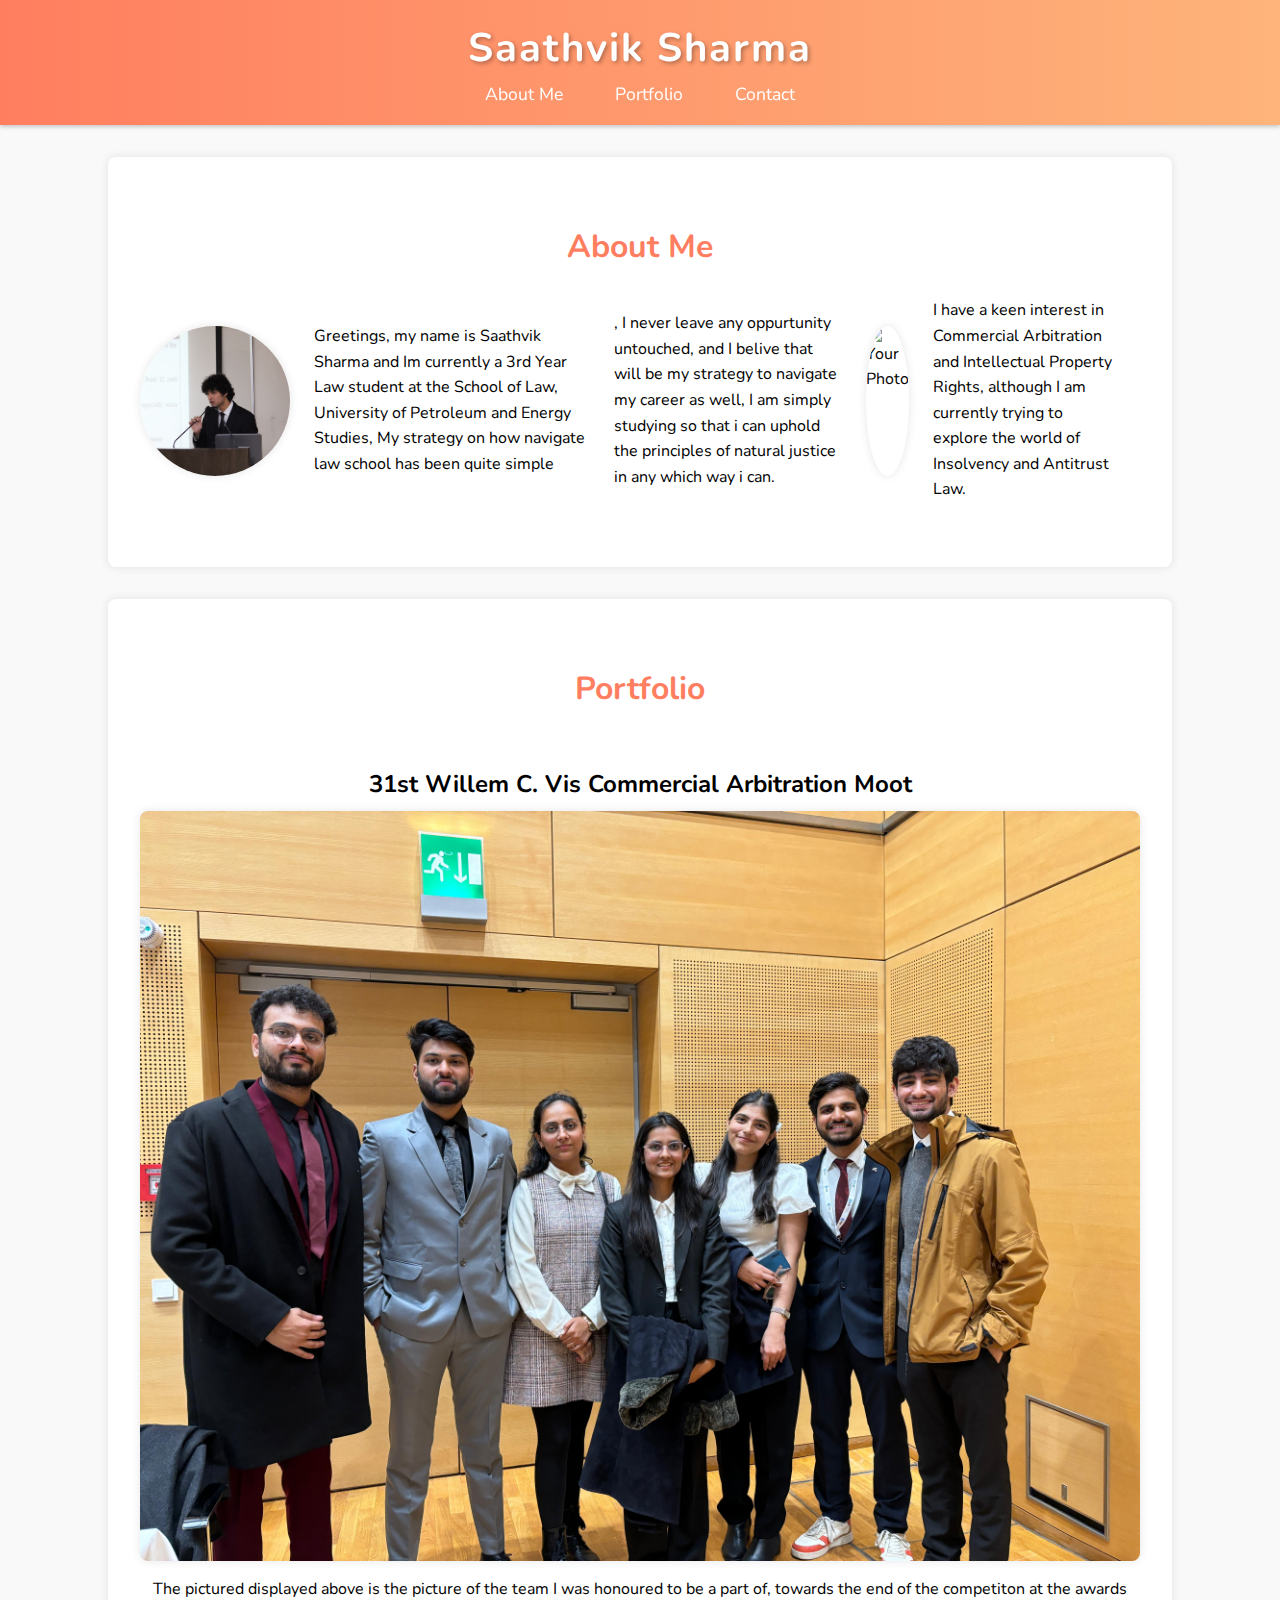
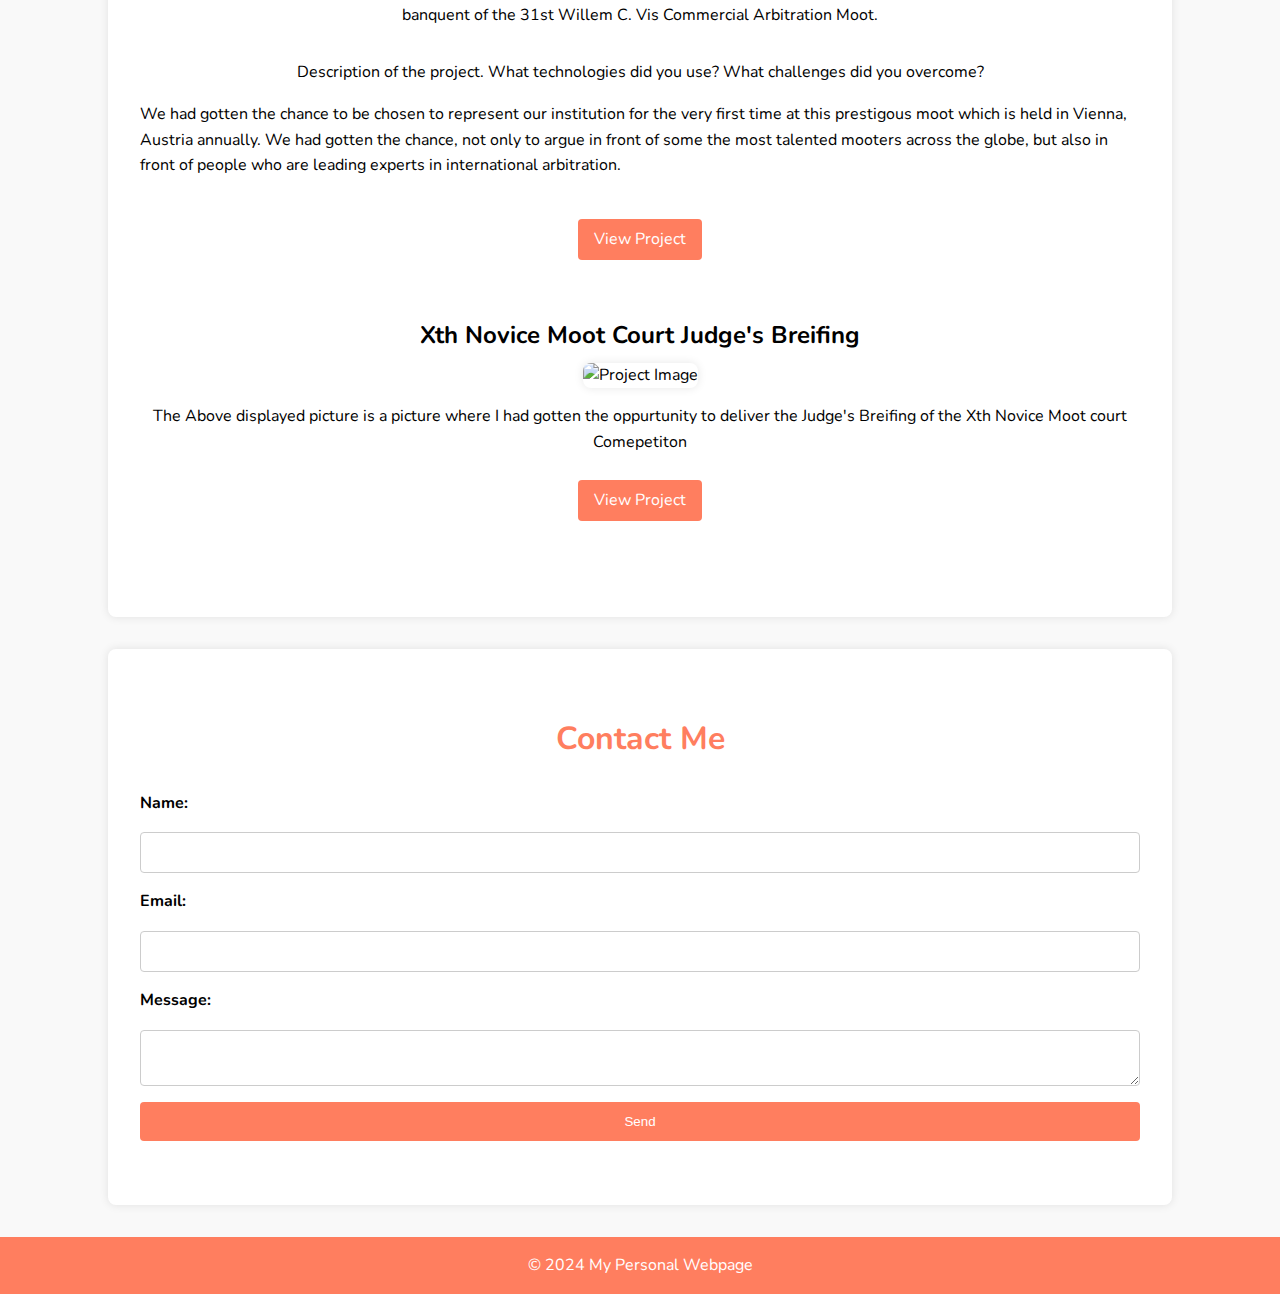
==== index.html @ 03b7e820 "Update index.html" ====
<!DOCTYPE html>
<html lang="en">
<head>
    <meta charset="UTF-8">
    <meta name="viewport" content="width=device-width, initial-scale=1.0">
    <title>My Personal Webpage</title>
    <link rel="stylesheet" href="styles.css">
    <link href="https://fonts.googleapis.com/css2?family=Nunito:wght@400;700&display=swap" rel="stylesheet">
    <link rel="stylesheet" href="https://cdnjs.cloudflare.com/ajax/libs/font-awesome/6.0.0-beta3/css/all.min.css">
</head>
<body>
    <header>
        <h1>Saathvik Sharma</h1>
        <nav>
            <ul>
                <li><a href="#about">About Me</a></li>
                <li><a href="#portfolio">Portfolio</a></li>
                <li><a href="#contact">Contact</a></li>
            </ul>
        </nav>
    </header>
    <section id="about">
        <h2>About Me</h2>
        <div class="about-me">
            <img src="judge.jpg" alt="Your Photo">
            <p>Greetings, my name is Saathvik Sharma and Im currently a 3rd Year Law student at the School of Law, University of Petroleum and Energy Studies, My strategy on how navigate law school has been quite simple
        <div class="about-me">
        , I never leave any oppurtunity untouched, and I belive that will be my strategy to navigate my career as well, I am simply studying so that i can uphold the principles of natural justice in any which way i can.
            <img src="images/your-photo.jpg" alt="Your Photo">
            I have a keen interest in Commercial Arbitration and Intellectual Property Rights, although I am currently trying to explore the world of Insolvency and Antitrust Law.</p>
        </div>
    </section>
    <section id="portfolio">
        <h2>Portfolio</h2>
        <div class="project">
            <h3>31st Willem C. Vis Commercial Arbitration Moot</h3>
            <img src="vis.jpg" alt="Project Image">
            <p>The pictured displayed above is the picture of the team I was honoured to be a part of, towards the end of the competiton at the awards banquent of the 31st Willem C. Vis Commercial Arbitration Moot.
            <p>Description of the project. What technologies did you use? What challenges did you overcome?</p>
    We had gotten the chance to be chosen to represent our institution for the very first time at this prestigous moot which is held in Vienna, Austria annually. We had gotten the chance, not only to argue in front of some the most talented mooters
            across the globe, but also in front of people who are leading experts in international arbitration. </p>
            <a href="https://link-to-project.com" target="_blank">View Project</a>
        </div>
        <div class="project">
            <h3>Xth Novice Moot Court Judge's Breifing</h3>
            <img src="judgetwo.jpg" alt="Project Image">
            <p>The Above displayed picture is a picture where I had gotten the oppurtunity to deliver the Judge's Breifing of the Xth Novice Moot court Comepetiton</p>
            <a href="https://link-to-project2.com" target="_blank">View Project</a>
        </div>
    </section>
    <section id="contact">
        <h2>Contact Me</h2>
        <form action="https://formspree.io/your-email" method="POST">
            <label for="name">Name:</label>
            <input type="text" id="name" name="name" required>
            <label for="email">Email:</label>
            <input type="email" id="email" name="email" required>
            <label for="message">Message:</label>
            <textarea id="message" name="message" required></textarea>
            <button type="submit">Send</button>
        </form>
    </section>
    <footer>
        <p>&copy; 2024 My Personal Webpage</p>
    </footer>
</body>
</html>
---- styles.css ----
/* General Styles */
body {
    font-family: 'Nunito', sans-serif;
    line-height: 1.6;
    margin: 0;
    padding: 0;
    background-color: #f9f9f9;
    scroll-behavior: smooth;
}

header {
    background: linear-gradient(90deg, #ff7e5f, #feb47b); /* New gradient colors */
    color: #fff;
    padding: 1rem 0;
    text-align: center;
    box-shadow: 0 2px 4px rgba(0, 0, 0, 0.2);
    position: sticky;
    top: 0;
    z-index: 1000;
}

header h1 {
    margin: 0;
    font-size: 2.5rem;
    letter-spacing: 2px;
    text-shadow: 2px 2px 4px rgba(0, 0, 0, 0.3);
}

nav ul {
    list-style: none;
    padding: 0;
    margin: 0;
    display: flex;
    justify-content: center;
    gap: 20px;
}

nav ul li {
    display: inline;
}

nav ul li a {
    color: #fff;
    text-decoration: none;
    font-size: 1.1rem;
    padding: 0.5rem 1rem;
    transition: color 0.3s ease-in-out, background-color 0.3s ease-in-out;
    border-radius: 5px;
}

nav ul li a:hover {
    color: #ff7e5f;
    background-color: #fff;
}

section {
    padding: 4rem 2rem;
    margin: 2rem 0;
    background: #fff;
    border-radius: 8px;
    box-shadow: 0 0 10px rgba(0, 0, 0, 0.1);
    transition: transform 0.3s ease-in-out, box-shadow 0.3s ease-in-out;
    max-width: 1000px;
    margin-left: auto;
    margin-right: auto;
}

section:hover {
    transform: translateY(-10px);
    box-shadow: 0 0 20px rgba(0, 0, 0, 0.2);
}

h2 {
    margin-top: 0;
    font-size: 2rem;
    text-align: center;
    color: #ff7e5f;
}

.project {
    margin-bottom: 2rem;
    display: flex;
    flex-direction: column;
    align-items: center;
}

.project img {
    max-width: 100%;
    border-radius: 8px;
    box-shadow: 0 0 10px rgba(0, 0, 0, 0.1);
    transition: transform 0.3s ease-in-out;
}

.project img:hover {
    transform: scale(1.05);
}

.project h3 {
    font-size: 1.5rem;
    margin-bottom: 0.5rem;
}

.project p {
    font-size: 1rem;
    text-align: center;
}

.project a {
    display: inline-block;
    margin-top: 0.5rem;
    padding: 0.5rem 1rem;
    background-color: #ff7e5f;
    color: #fff;
    text-decoration: none;
    border-radius: 4px;
    transition: background-color 0.3s ease-in-out, transform 0.3s ease-in-out;
}

.project a:hover {
    background-color: #feb47b;
    transform: translateY(-3px);
}

form {
    display: grid;
    gap: 1rem;
}

form label {
    font-weight: bold;
}

form input,
form textarea {
    padding: 0.75rem;
    border: 1px solid #ccc;
    border-radius: 4px;
    transition: border-color 0.3s ease-in-out, box-shadow 0.3s ease-in-out;
}

form input:focus,
form textarea:focus {
    border-color: #ff7e5f;
    box-shadow: 0 0 5px rgba(255, 126, 95, 0.5);
}

form button {
    padding: 0.75rem 1.5rem;
    background: #ff7e5f;
    color: #fff;
    border: none;
    border-radius: 4px;
    cursor: pointer;
    transition: background-color 0.3s ease-in-out, transform 0.3s ease-in-out;
}

form button:hover {
    background: #feb47b;
    transform: translateY(-3px);
}

footer {
    text-align: center;
    padding: 1rem 0;
    background: #ff7e5f;
    color: #fff;
}

footer p {
    margin: 0;
}

.about-me {
    display: flex;
    align-items: center;
    gap: 1.5rem;
}

.about-me img {
    border-radius: 50%;
    width: 150px;
    height: 150px;
    object-fit: cover;
    box-shadow: 0 0 10px rgba(0, 0, 0, 0.1);
}
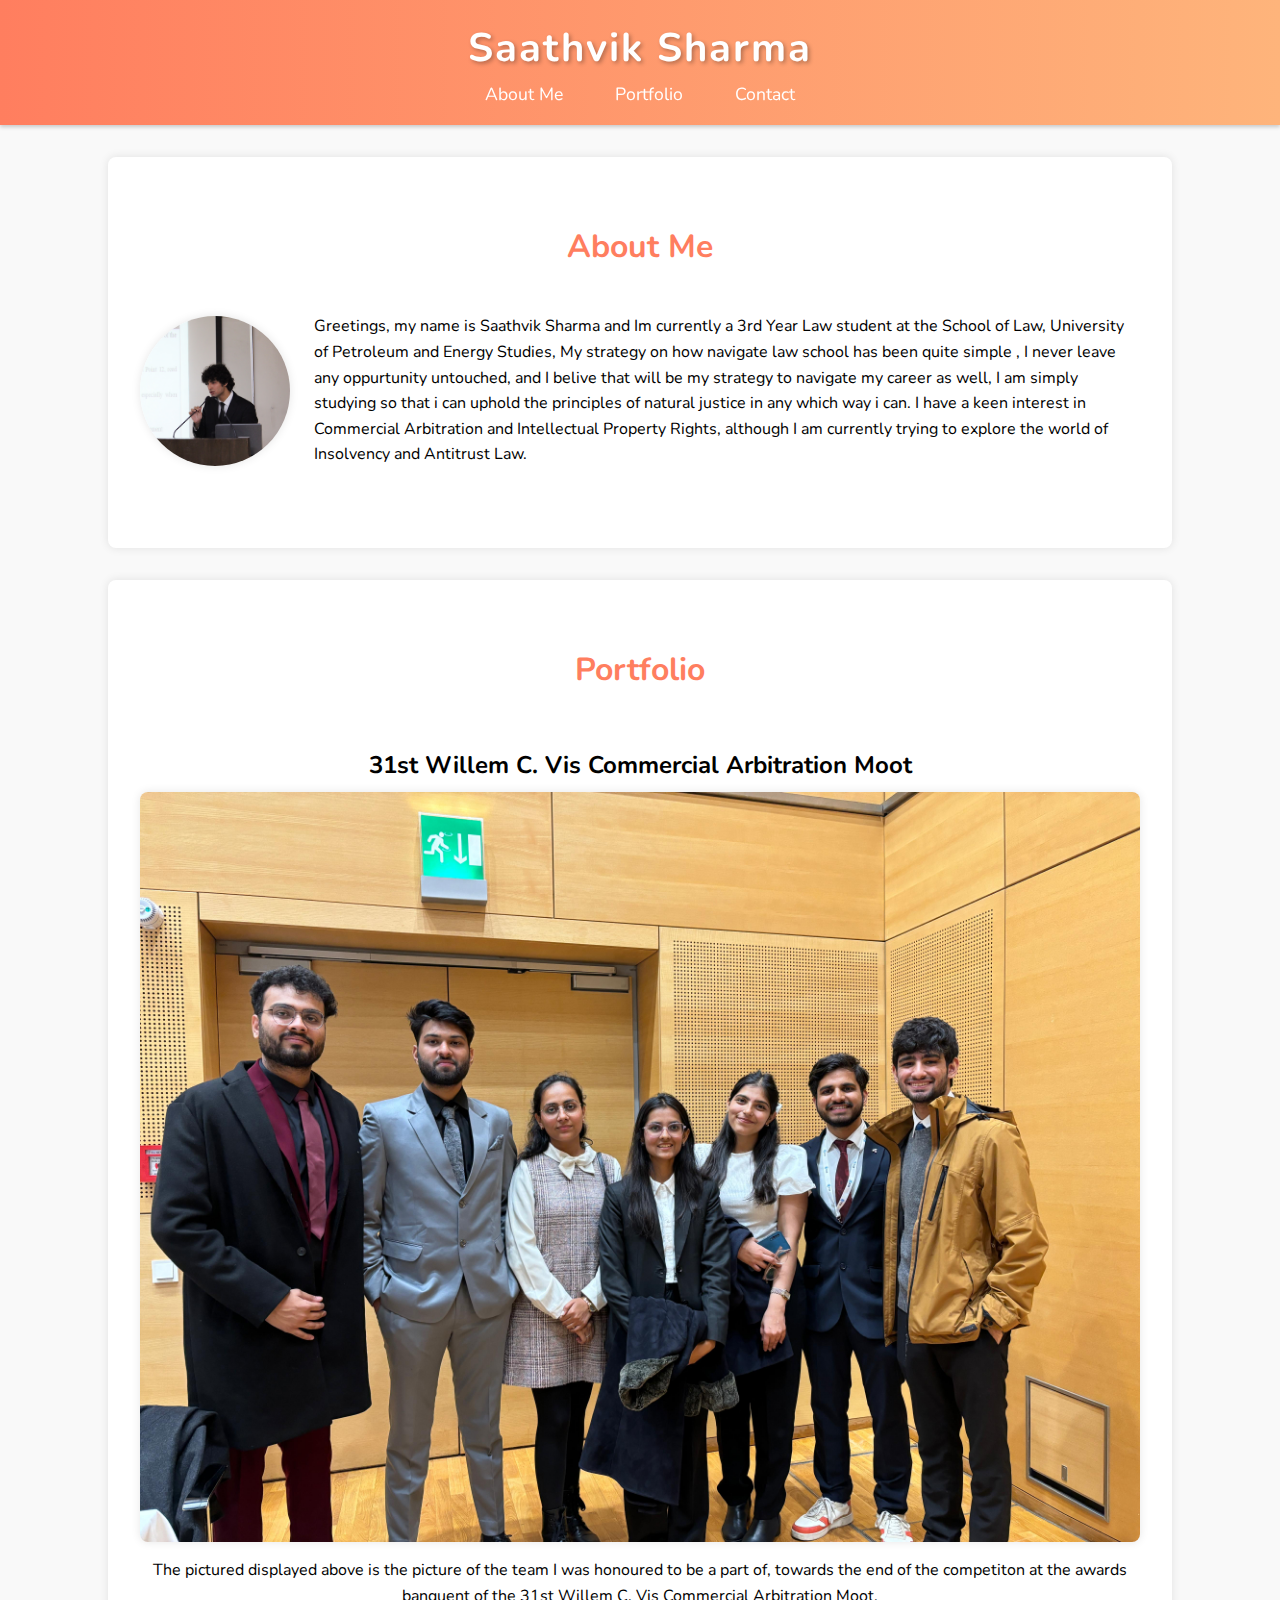
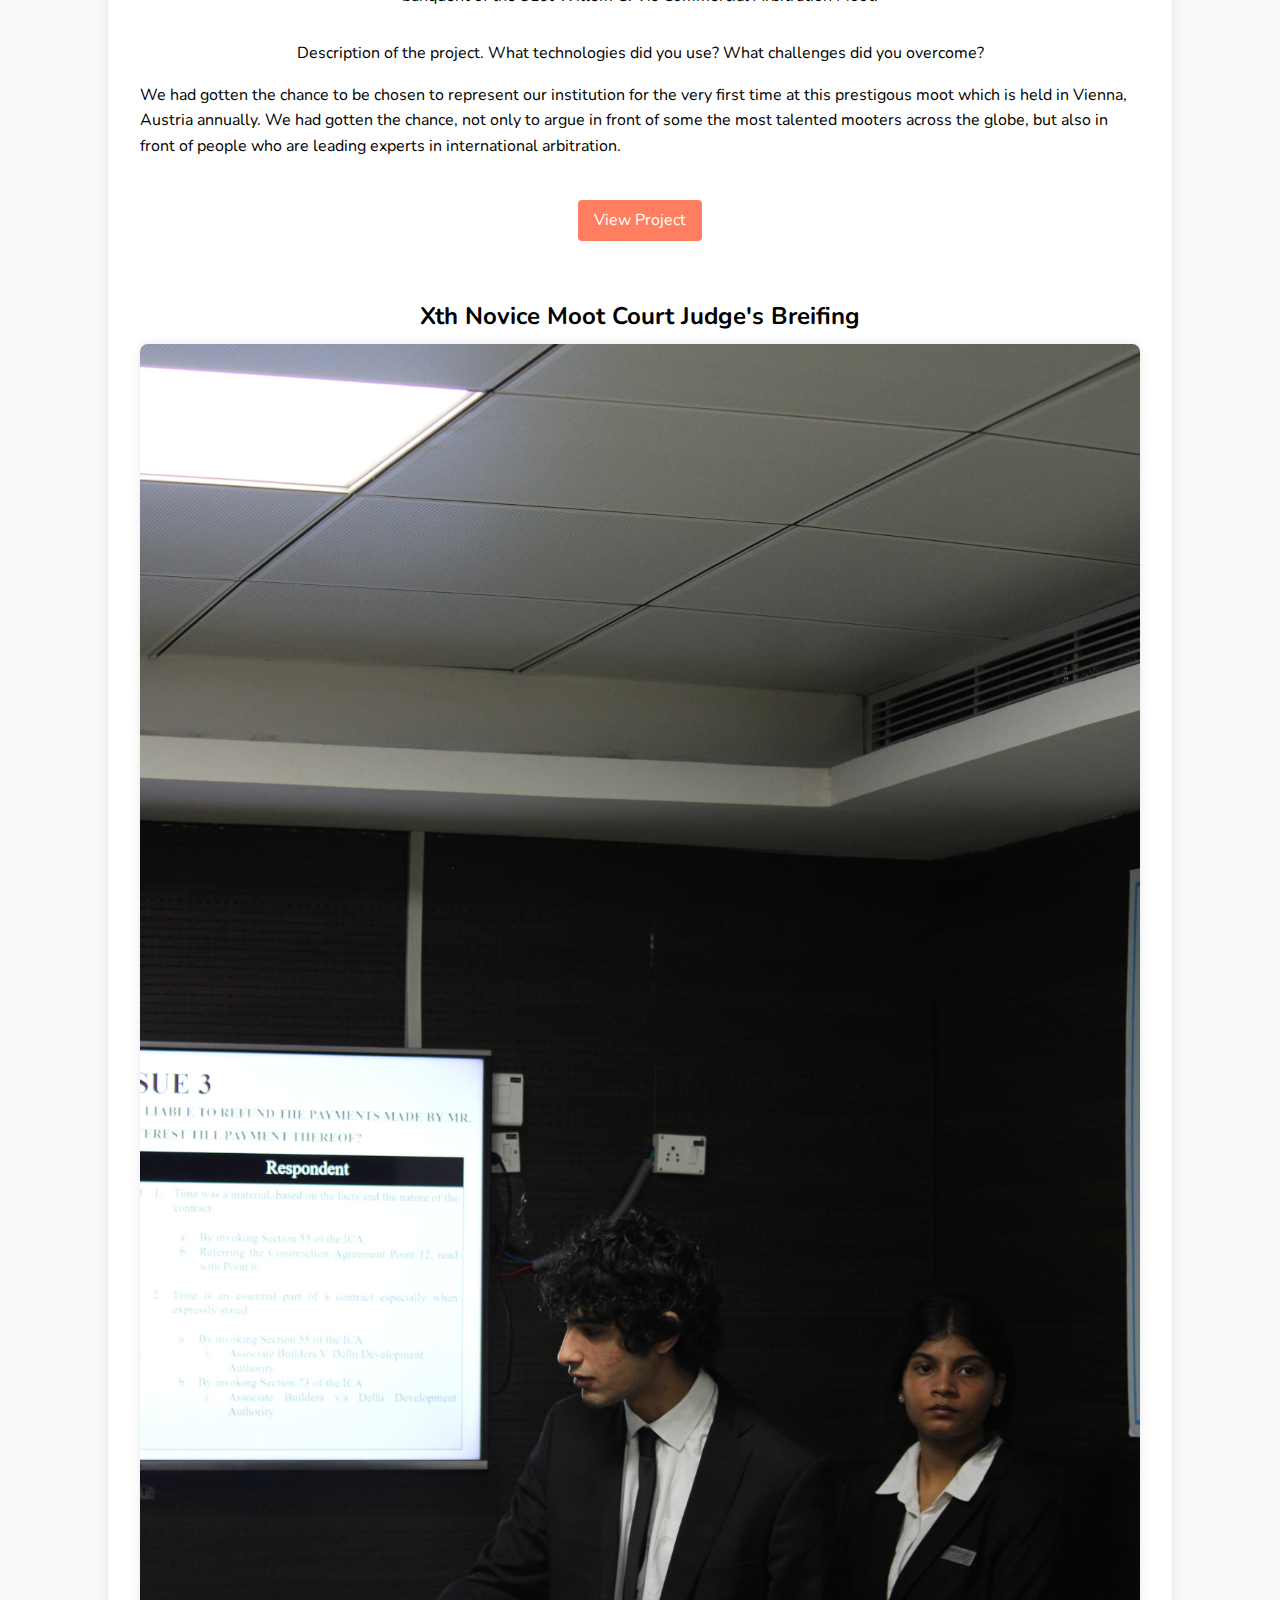
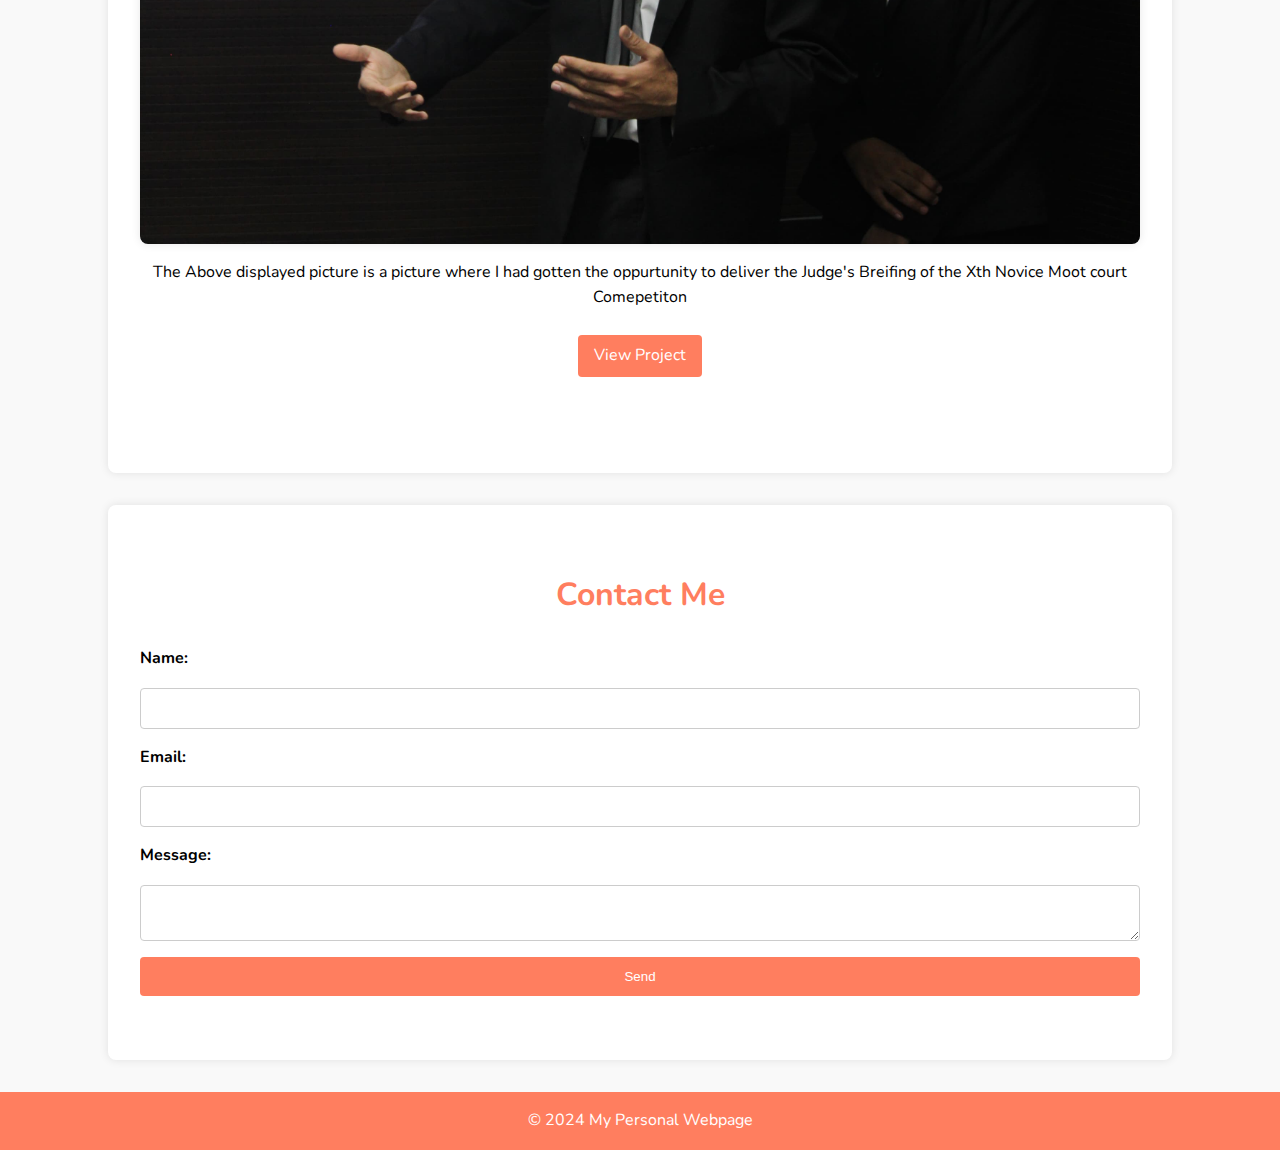
==== commit 97cd68d3: "Update index.html" ====
--- a/index.html
+++ b/index.html
@@ -24,9 +24,7 @@
         <div class="about-me">
             <img src="judge.jpg" alt="Your Photo">
             <p>Greetings, my name is Saathvik Sharma and Im currently a 3rd Year Law student at the School of Law, University of Petroleum and Energy Studies, My strategy on how navigate law school has been quite simple
-        <div class="about-me">
         , I never leave any oppurtunity untouched, and I belive that will be my strategy to navigate my career as well, I am simply studying so that i can uphold the principles of natural justice in any which way i can.
-            <img src="images/your-photo.jpg" alt="Your Photo">
             I have a keen interest in Commercial Arbitration and Intellectual Property Rights, although I am currently trying to explore the world of Insolvency and Antitrust Law.</p>
         </div>
     </section>
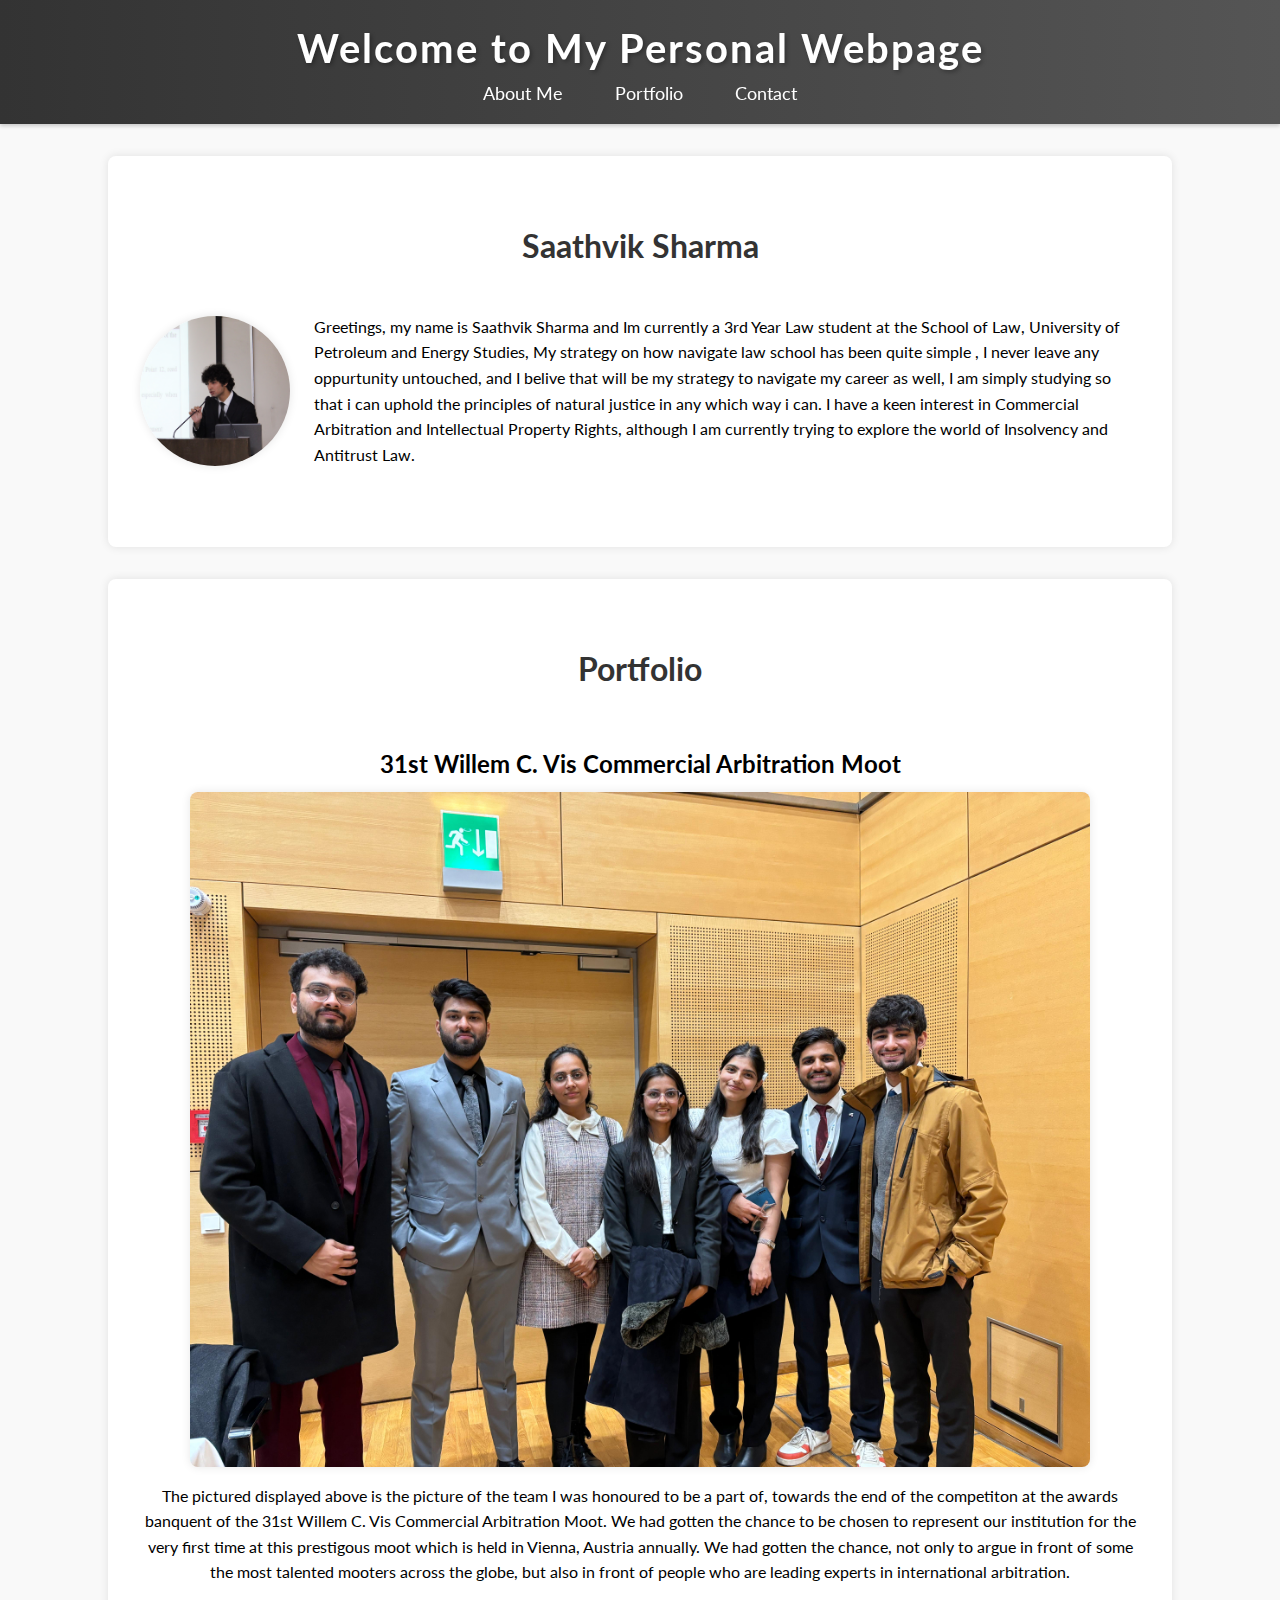
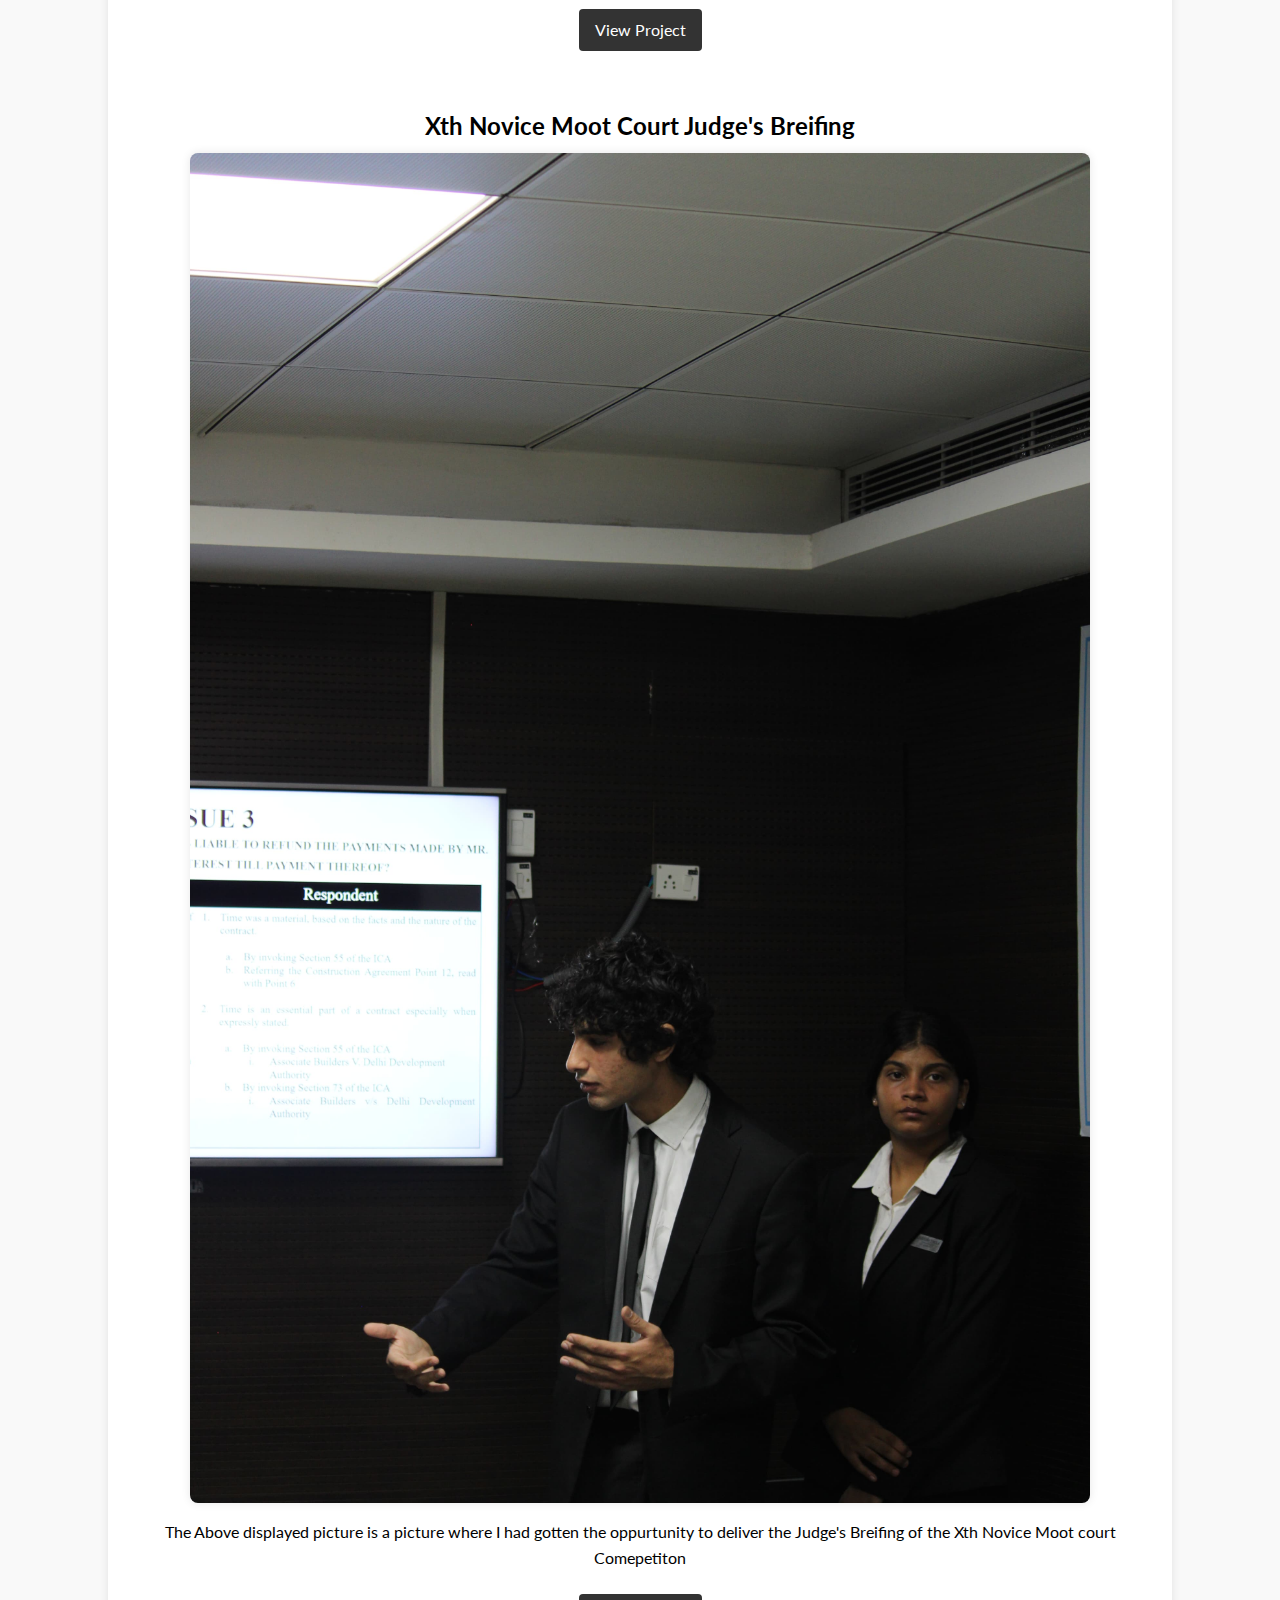
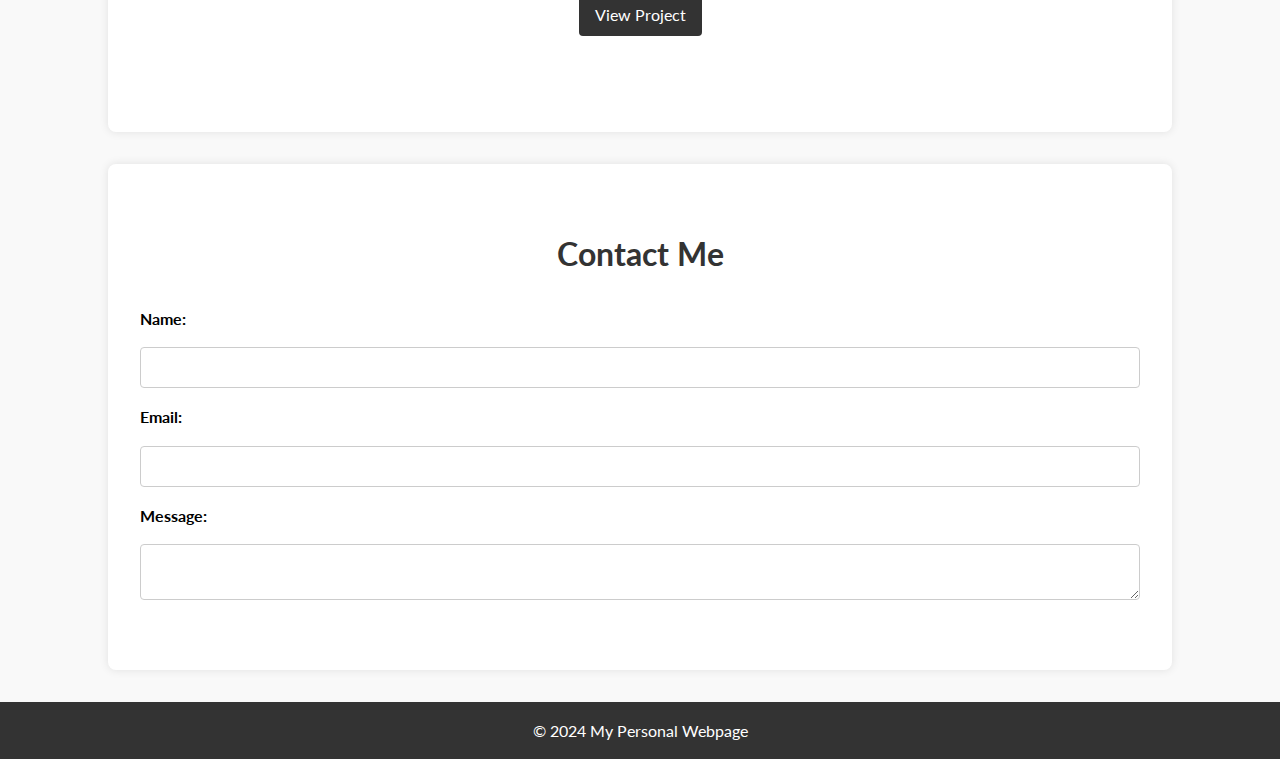
==== commit 40c16d4a: "Update index.html" ====
--- a/index.html
+++ b/index.html
@@ -5,12 +5,12 @@
     <meta name="viewport" content="width=device-width, initial-scale=1.0">
     <title>My Personal Webpage</title>
     <link rel="stylesheet" href="styles.css">
-    <link href="https://fonts.googleapis.com/css2?family=Nunito:wght@400;700&display=swap" rel="stylesheet">
+    <link href="https://fonts.googleapis.com/css2?family=Lato:wght@300;400;700&display=swap" rel="stylesheet">
     <link rel="stylesheet" href="https://cdnjs.cloudflare.com/ajax/libs/font-awesome/6.0.0-beta3/css/all.min.css">
 </head>
 <body>
     <header>
-        <h1>Saathvik Sharma</h1>
+        <h1>Welcome to My Personal Webpage</h1>
         <nav>
             <ul>
                 <li><a href="#about">About Me</a></li>
@@ -20,7 +20,7 @@
         </nav>
     </header>
     <section id="about">
-        <h2>About Me</h2>
+        <h2>Saathvik Sharma</h2>
         <div class="about-me">
             <img src="judge.jpg" alt="Your Photo">
             <p>Greetings, my name is Saathvik Sharma and Im currently a 3rd Year Law student at the School of Law, University of Petroleum and Energy Studies, My strategy on how navigate law school has been quite simple
@@ -31,10 +31,9 @@
     <section id="portfolio">
         <h2>Portfolio</h2>
         <div class="project">
-            <h3>31st Willem C. Vis Commercial Arbitration Moot</h3>
+         <h3>31st Willem C. Vis Commercial Arbitration Moot</h3>
             <img src="vis.jpg" alt="Project Image">
             <p>The pictured displayed above is the picture of the team I was honoured to be a part of, towards the end of the competiton at the awards banquent of the 31st Willem C. Vis Commercial Arbitration Moot.
-            <p>Description of the project. What technologies did you use? What challenges did you overcome?</p>
     We had gotten the chance to be chosen to represent our institution for the very first time at this prestigous moot which is held in Vienna, Austria annually. We had gotten the chance, not only to argue in front of some the most talented mooters
             across the globe, but also in front of people who are leading experts in international arbitration. </p>
             <a href="https://link-to-project.com" target="_blank">View Project</a>
--- a/styles.css
+++ b/styles.css
@@ -1,6 +1,6 @@
 /* General Styles */
 body {
-    font-family: 'Nunito', sans-serif;
+    font-family: 'Lato', sans-serif; /* Changed font to 'Lato' */
     line-height: 1.6;
     margin: 0;
     padding: 0;
@@ -9,7 +9,7 @@
 }
 
 header {
-    background: linear-gradient(90deg, #ff7e5f, #feb47b); /* New gradient colors */
+    background: linear-gradient(90deg, #333333, #555555); /* Darker gradient colors */
     color: #fff;
     padding: 1rem 0;
     text-align: center;
@@ -49,7 +49,7 @@
 }
 
 nav ul li a:hover {
-    color: #ff7e5f;
+    color: #333333;
     background-color: #fff;
 }
 
@@ -74,7 +74,7 @@
     margin-top: 0;
     font-size: 2rem;
     text-align: center;
-    color: #ff7e5f;
+    color: #333333;
 }
 
 .project {
@@ -85,7 +85,7 @@
 }
 
 .project img {
-    max-width: 100%;
+    max-width: 90%; /* Reduced image size */
     border-radius: 8px;
     box-shadow: 0 0 10px rgba(0, 0, 0, 0.1);
     transition: transform 0.3s ease-in-out;
@@ -109,7 +109,7 @@
     display: inline-block;
     margin-top: 0.5rem;
     padding: 0.5rem 1rem;
-    background-color: #ff7e5f;
+    background-color: #333333;
     color: #fff;
     text-decoration: none;
     border-radius: 4px;
@@ -117,13 +117,15 @@
 }
 
 .project a:hover {
-    background-color: #feb47b;
+    background-color: #555555;
     transform: translateY(-3px);
 }
 
 form {
     display: grid;
     gap: 1rem;
+    max-height: 300px; /* Reduced height for compactness */
+    overflow-y: auto; /* Scrollable form */
 }
 
 form label {
@@ -140,13 +142,13 @@
 
 form input:focus,
 form textarea:focus {
-    border-color: #ff7e5f;
-    box-shadow: 0 0 5px rgba(255, 126, 95, 0.5);
+    border-color: #333333;
+    box-shadow: 0 0 5px rgba(51, 51, 51, 0.5);
 }
 
 form button {
     padding: 0.75rem 1.5rem;
-    background: #ff7e5f;
+    background: #333333;
     color: #fff;
     border: none;
     border-radius: 4px;
@@ -155,14 +157,14 @@
 }
 
 form button:hover {
-    background: #feb47b;
+    background: #555555;
     transform: translateY(-3px);
 }
 
 footer {
     text-align: center;
     padding: 1rem 0;
-    background: #ff7e5f;
+    background: #333333;
     color: #fff;
 }
 
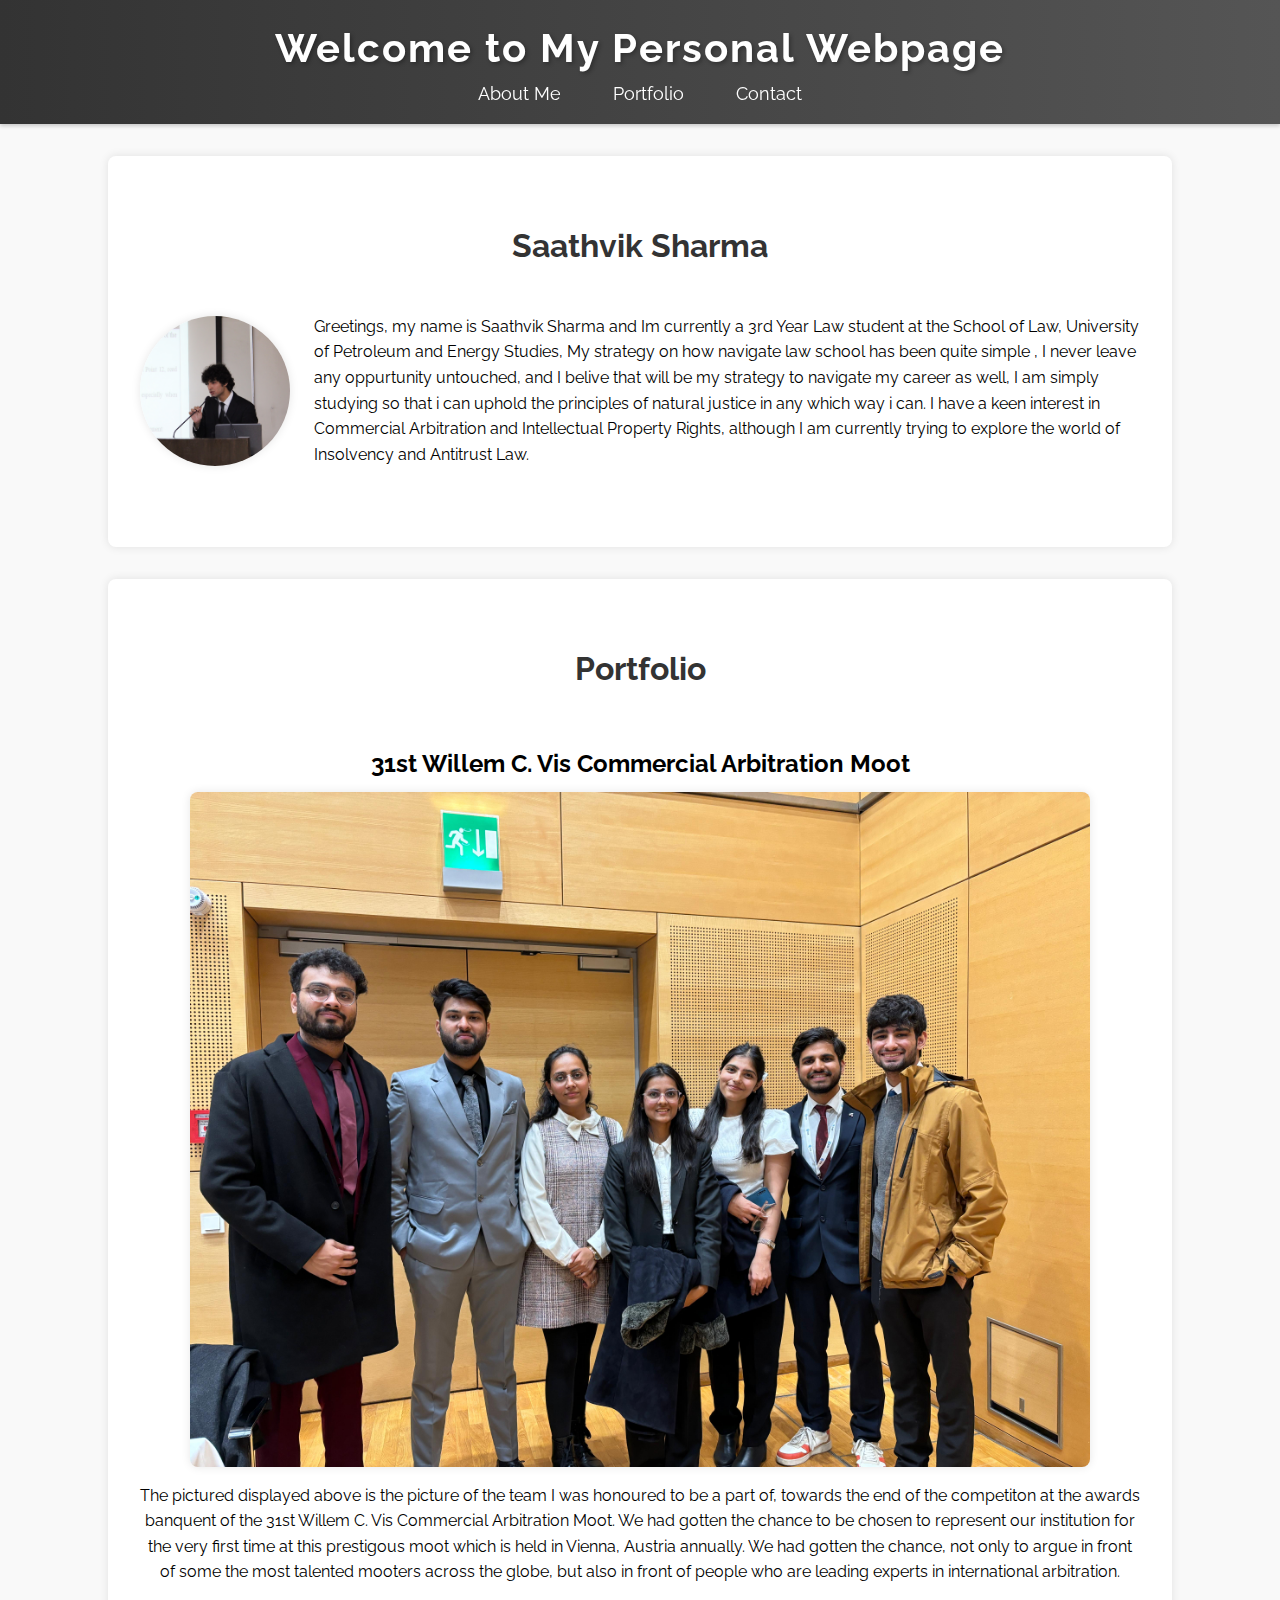
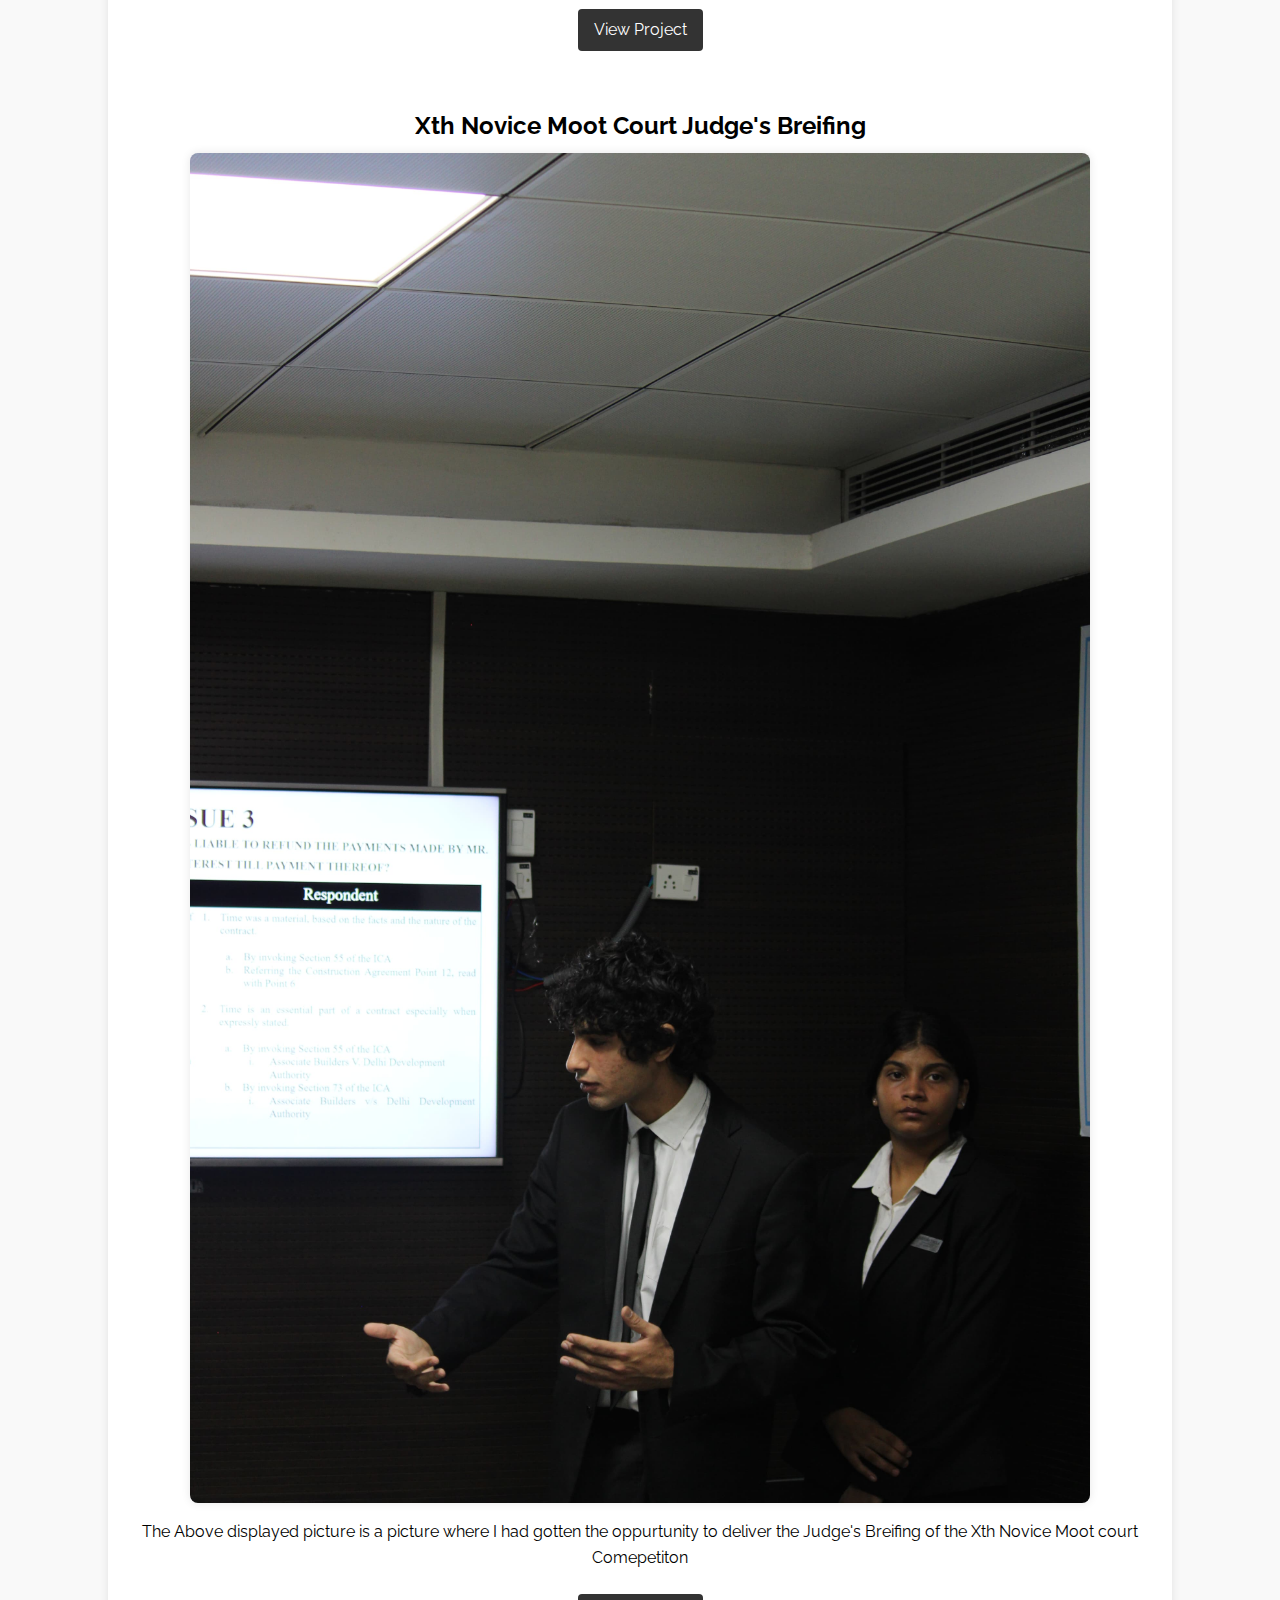
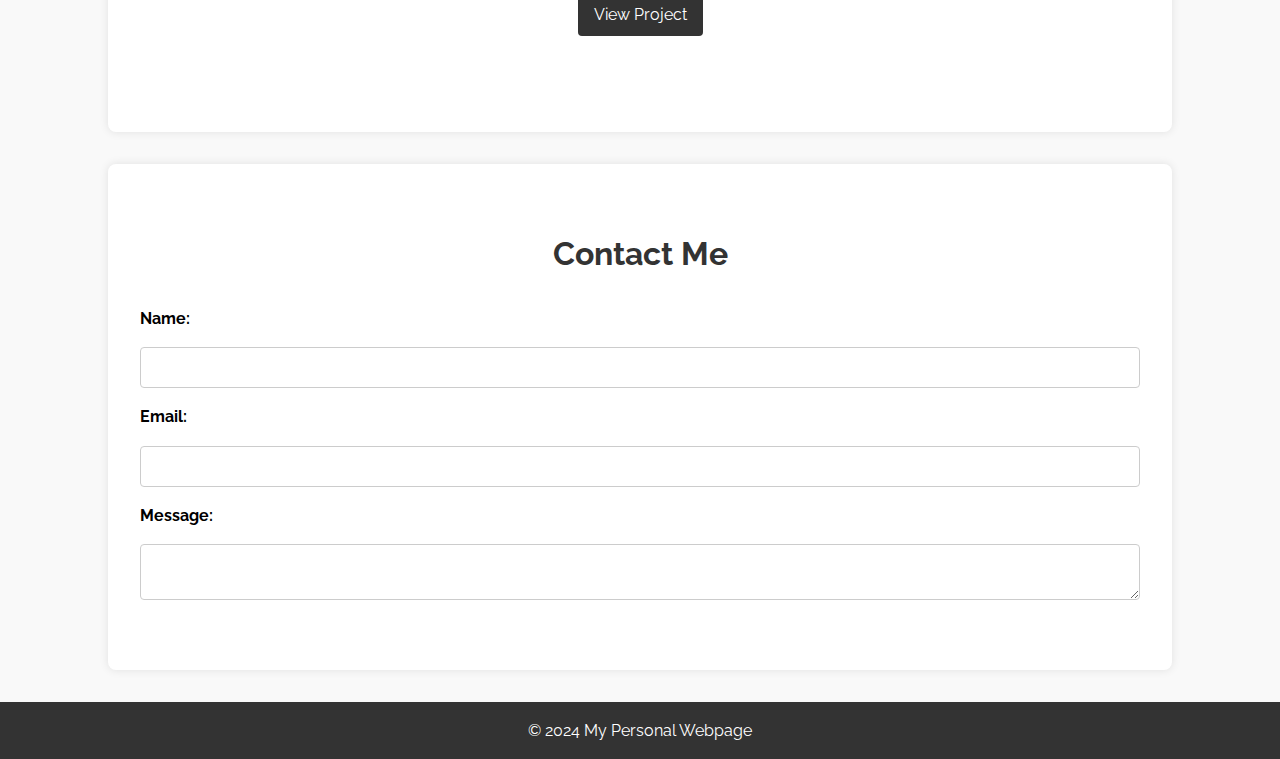
==== commit da4c2da0: "Update index.html" ====
--- a/index.html
+++ b/index.html
@@ -5,7 +5,7 @@
     <meta name="viewport" content="width=device-width, initial-scale=1.0">
     <title>My Personal Webpage</title>
     <link rel="stylesheet" href="styles.css">
-    <link href="https://fonts.googleapis.com/css2?family=Lato:wght@300;400;700&display=swap" rel="stylesheet">
+    <link href="https://fonts.googleapis.com/css2?family=Raleway:wght@300;400;700&display=swap" rel="stylesheet">
     <link rel="stylesheet" href="https://cdnjs.cloudflare.com/ajax/libs/font-awesome/6.0.0-beta3/css/all.min.css">
 </head>
 <body>
--- a/styles.css
+++ b/styles.css
@@ -1,6 +1,6 @@
 /* General Styles */
 body {
-    font-family: 'Lato', sans-serif; /* Changed font to 'Lato' */
+    font-family: 'Raleway', sans-serif; /* Changed font to 'Raleway' */
     line-height: 1.6;
     margin: 0;
     padding: 0;
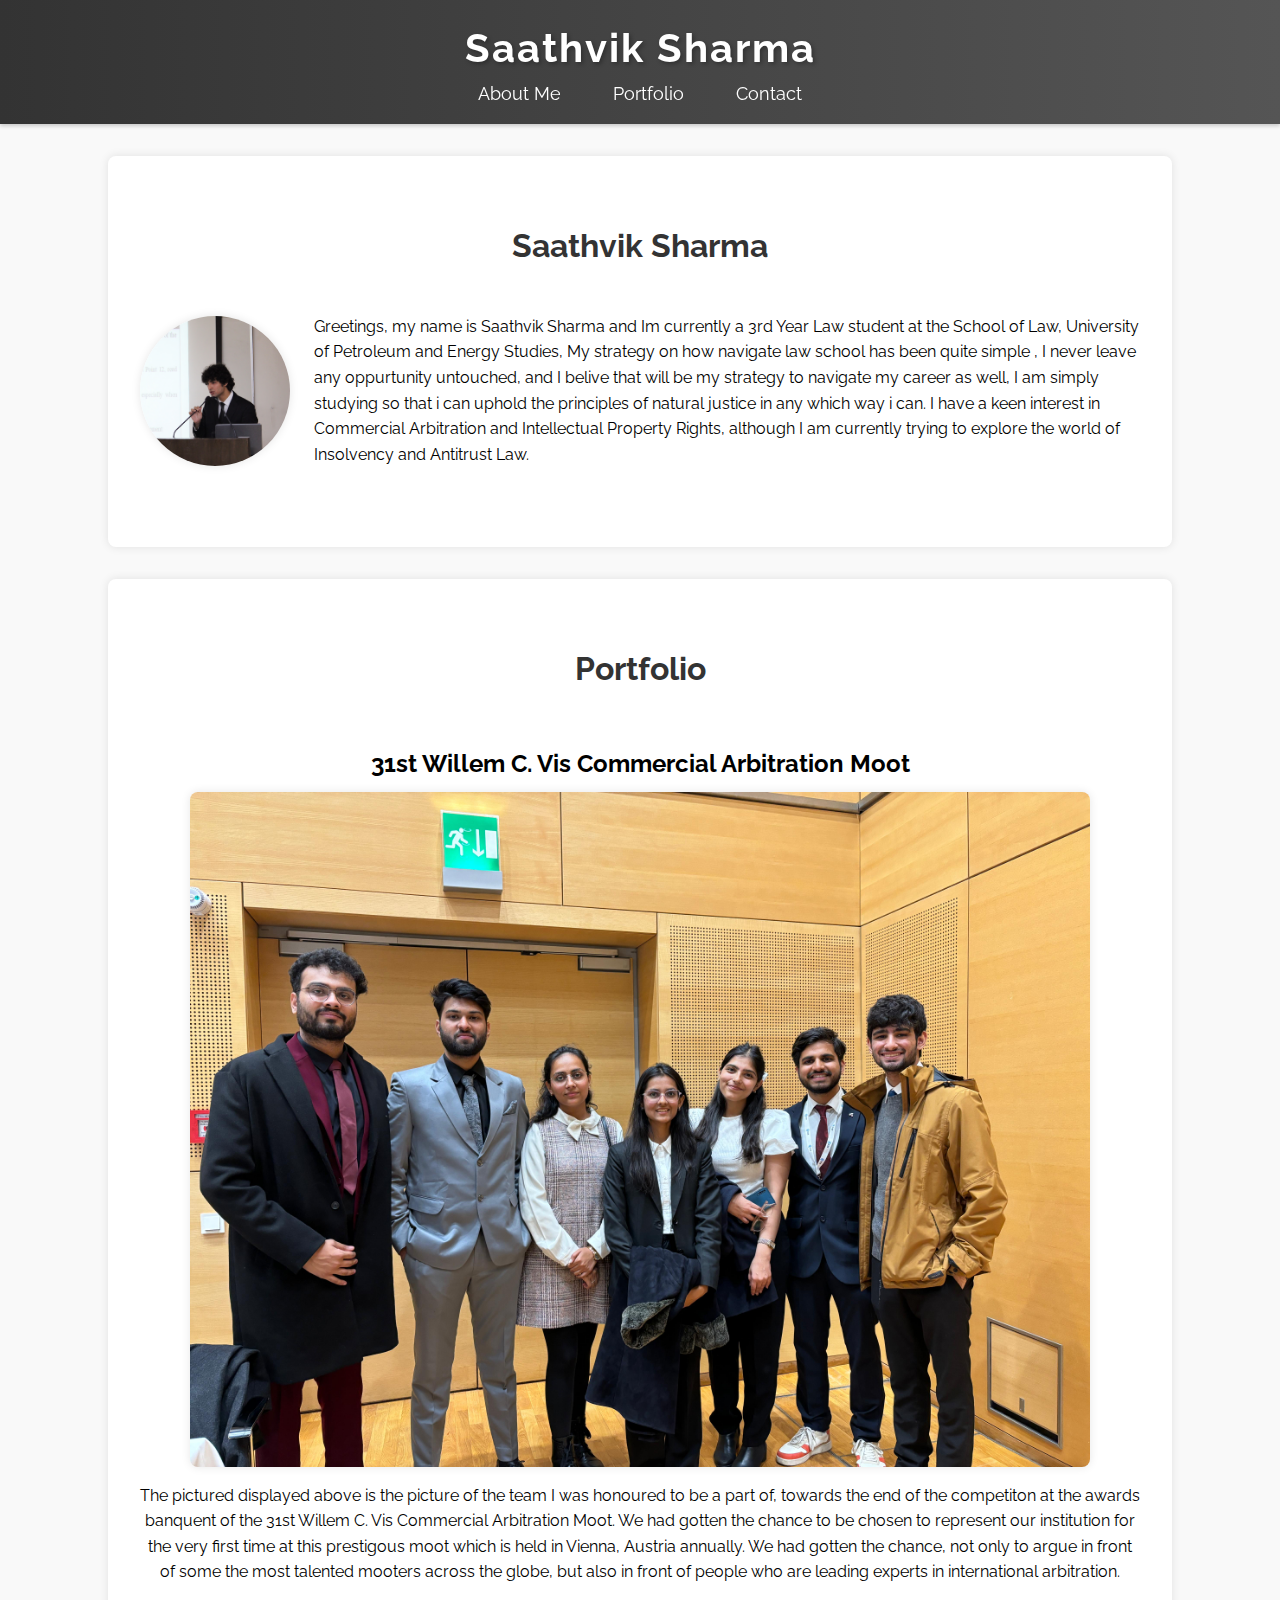
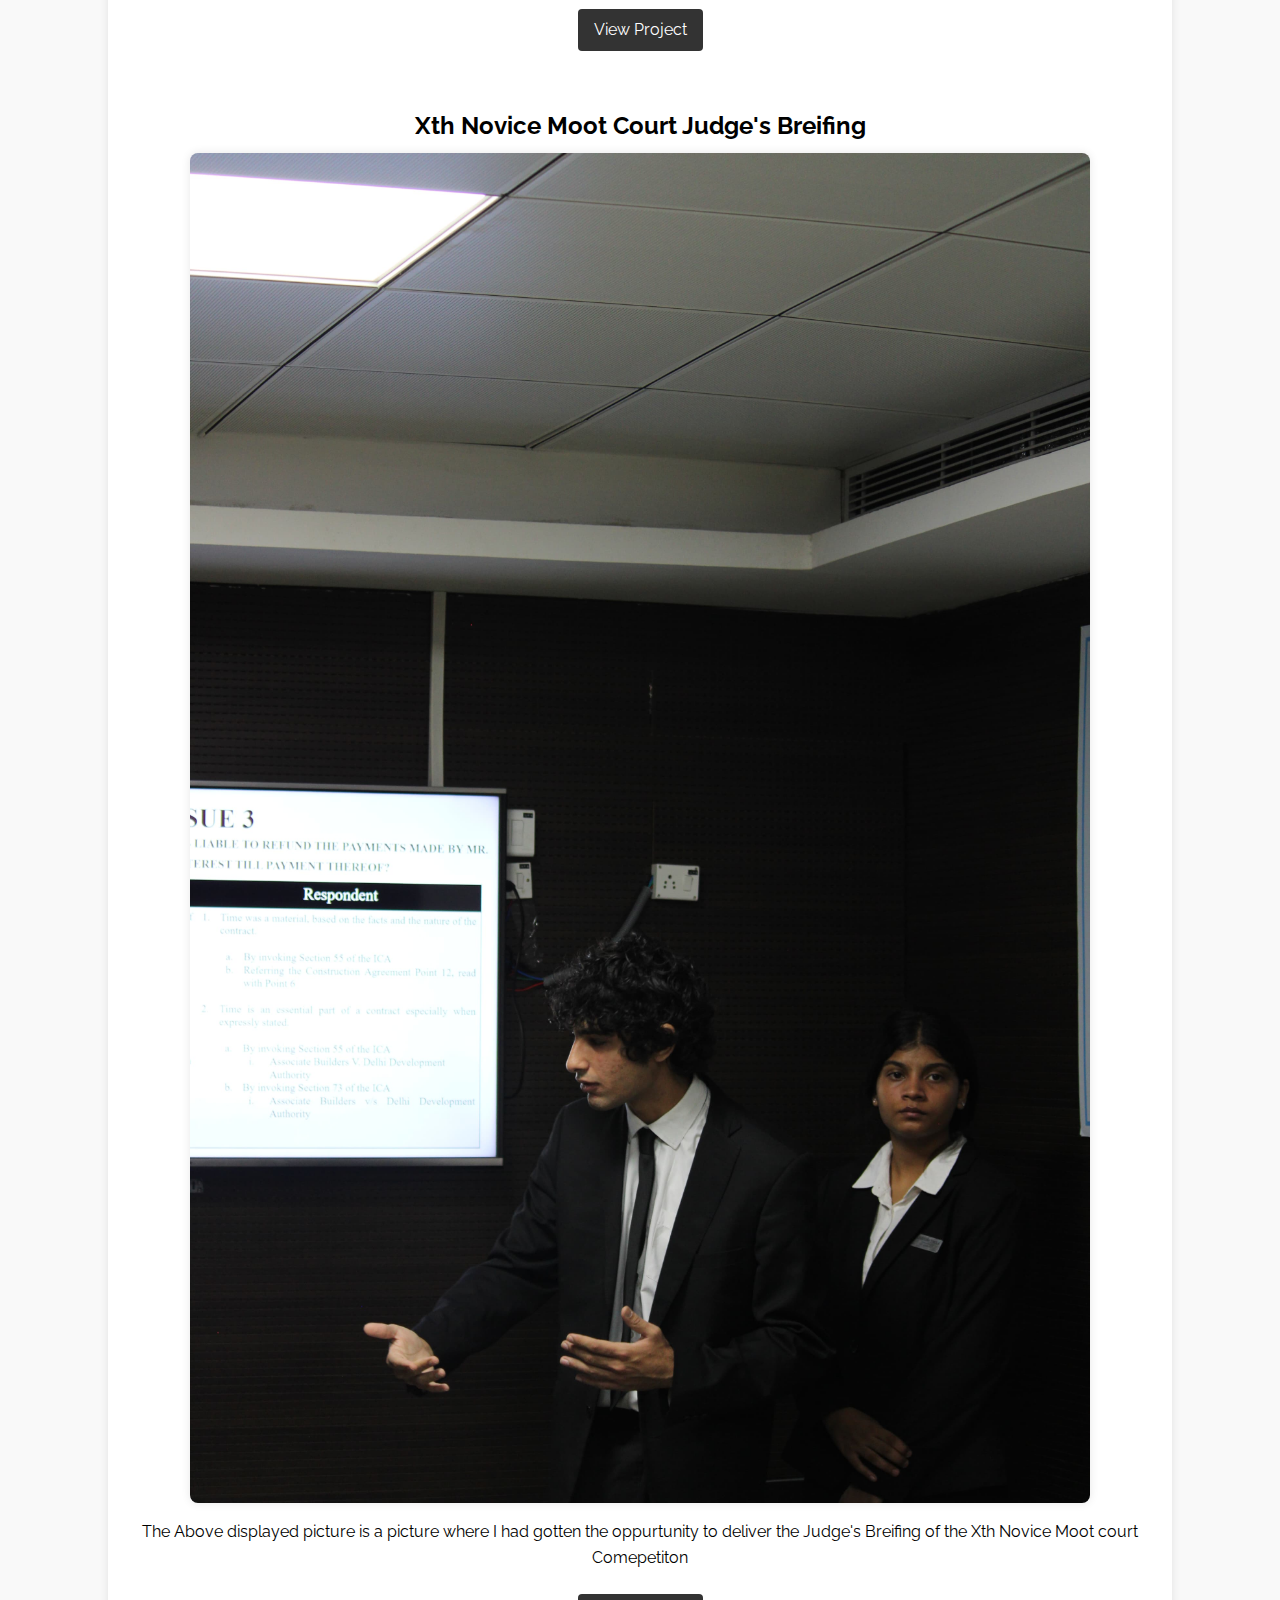
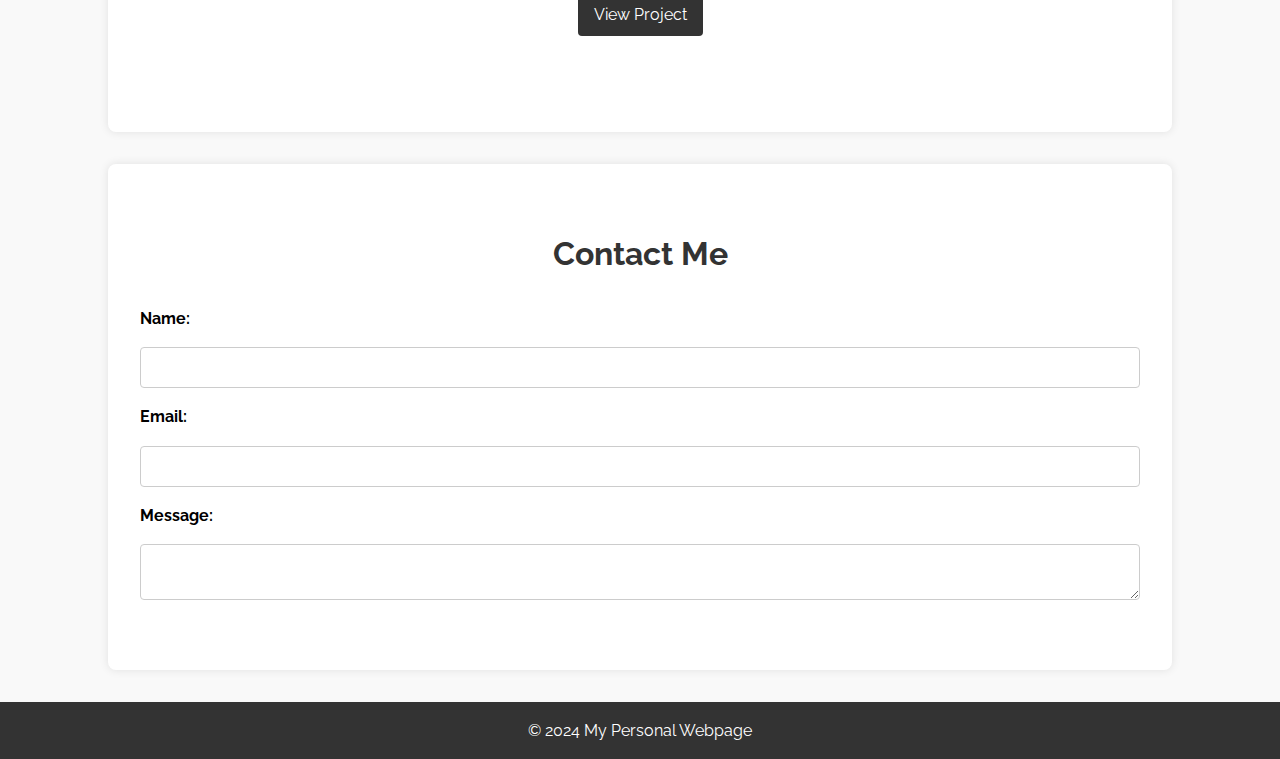
==== commit 9a048cbb: "Update index.html" ====
--- a/index.html
+++ b/index.html
@@ -10,7 +10,7 @@
 </head>
 <body>
     <header>
-        <h1>Welcome to My Personal Webpage</h1>
+        <h1>Saathvik Sharma</h1>
         <nav>
             <ul>
                 <li><a href="#about">About Me</a></li>
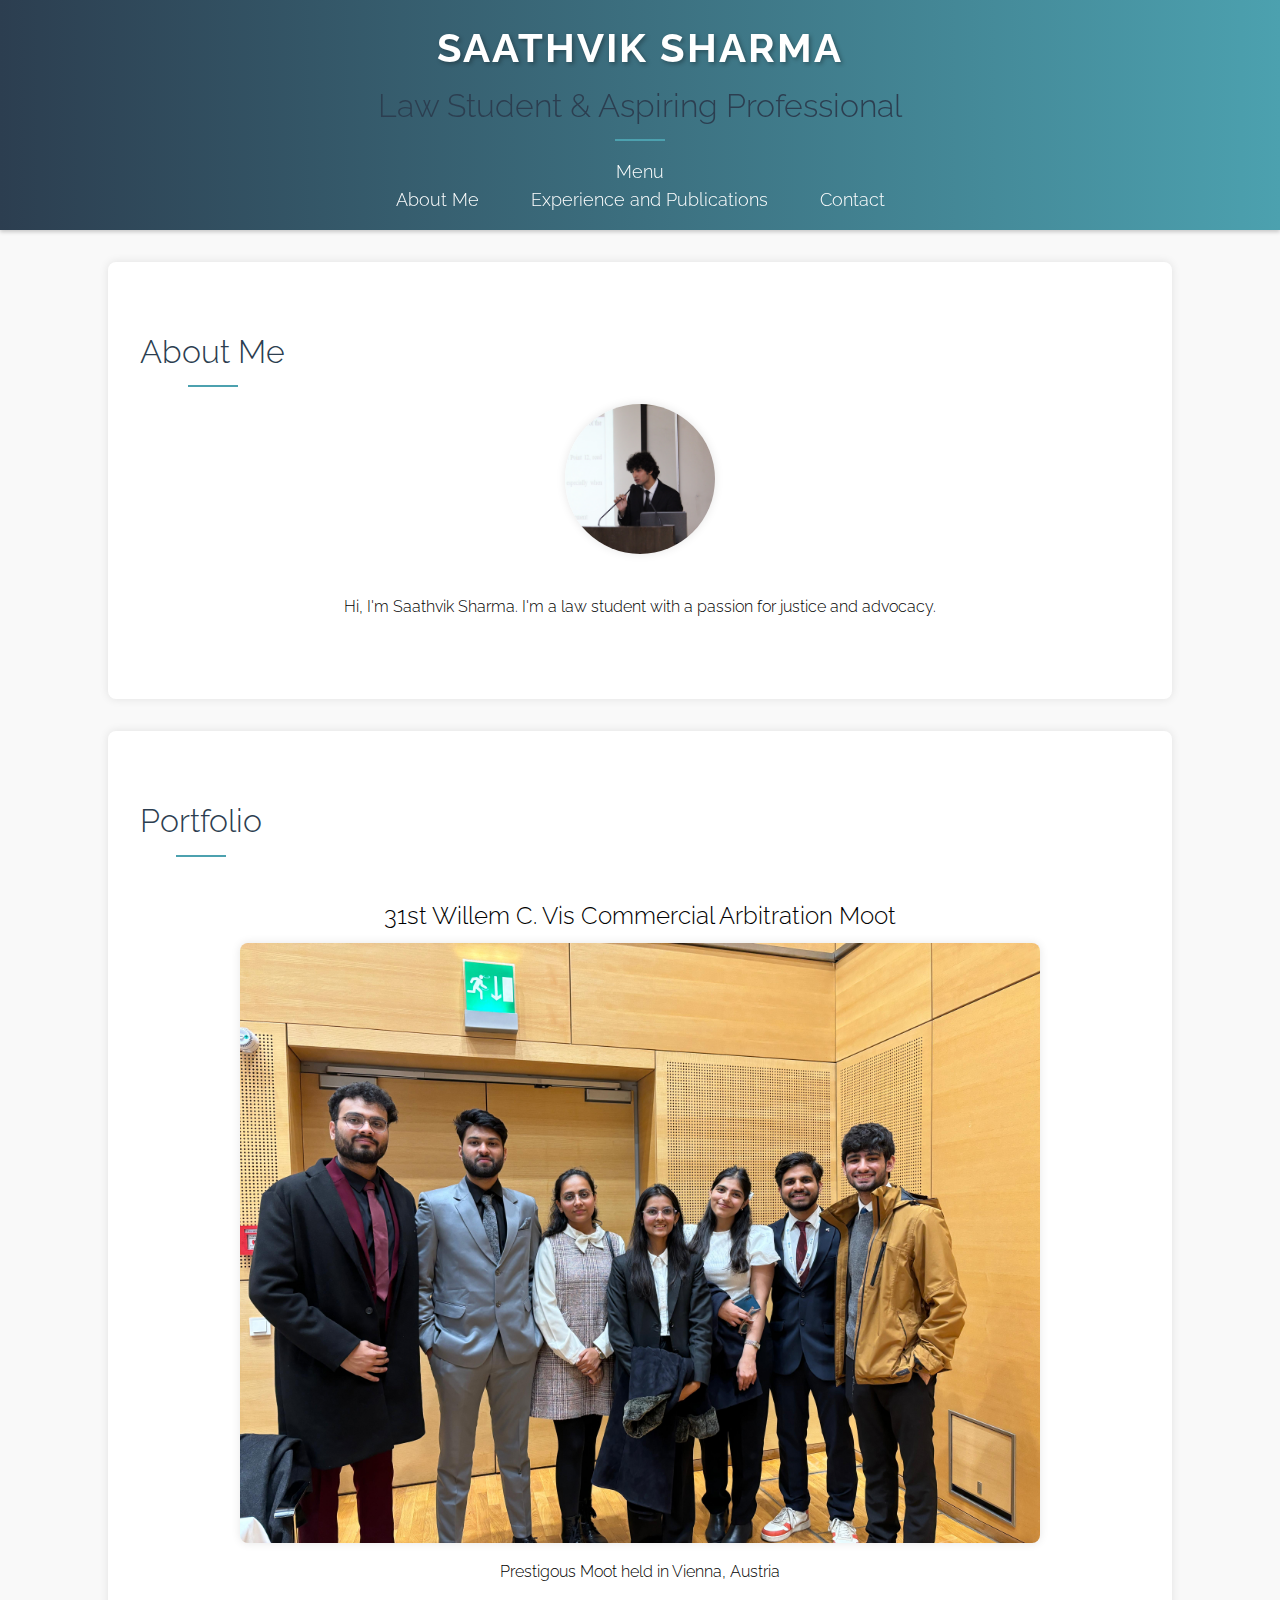
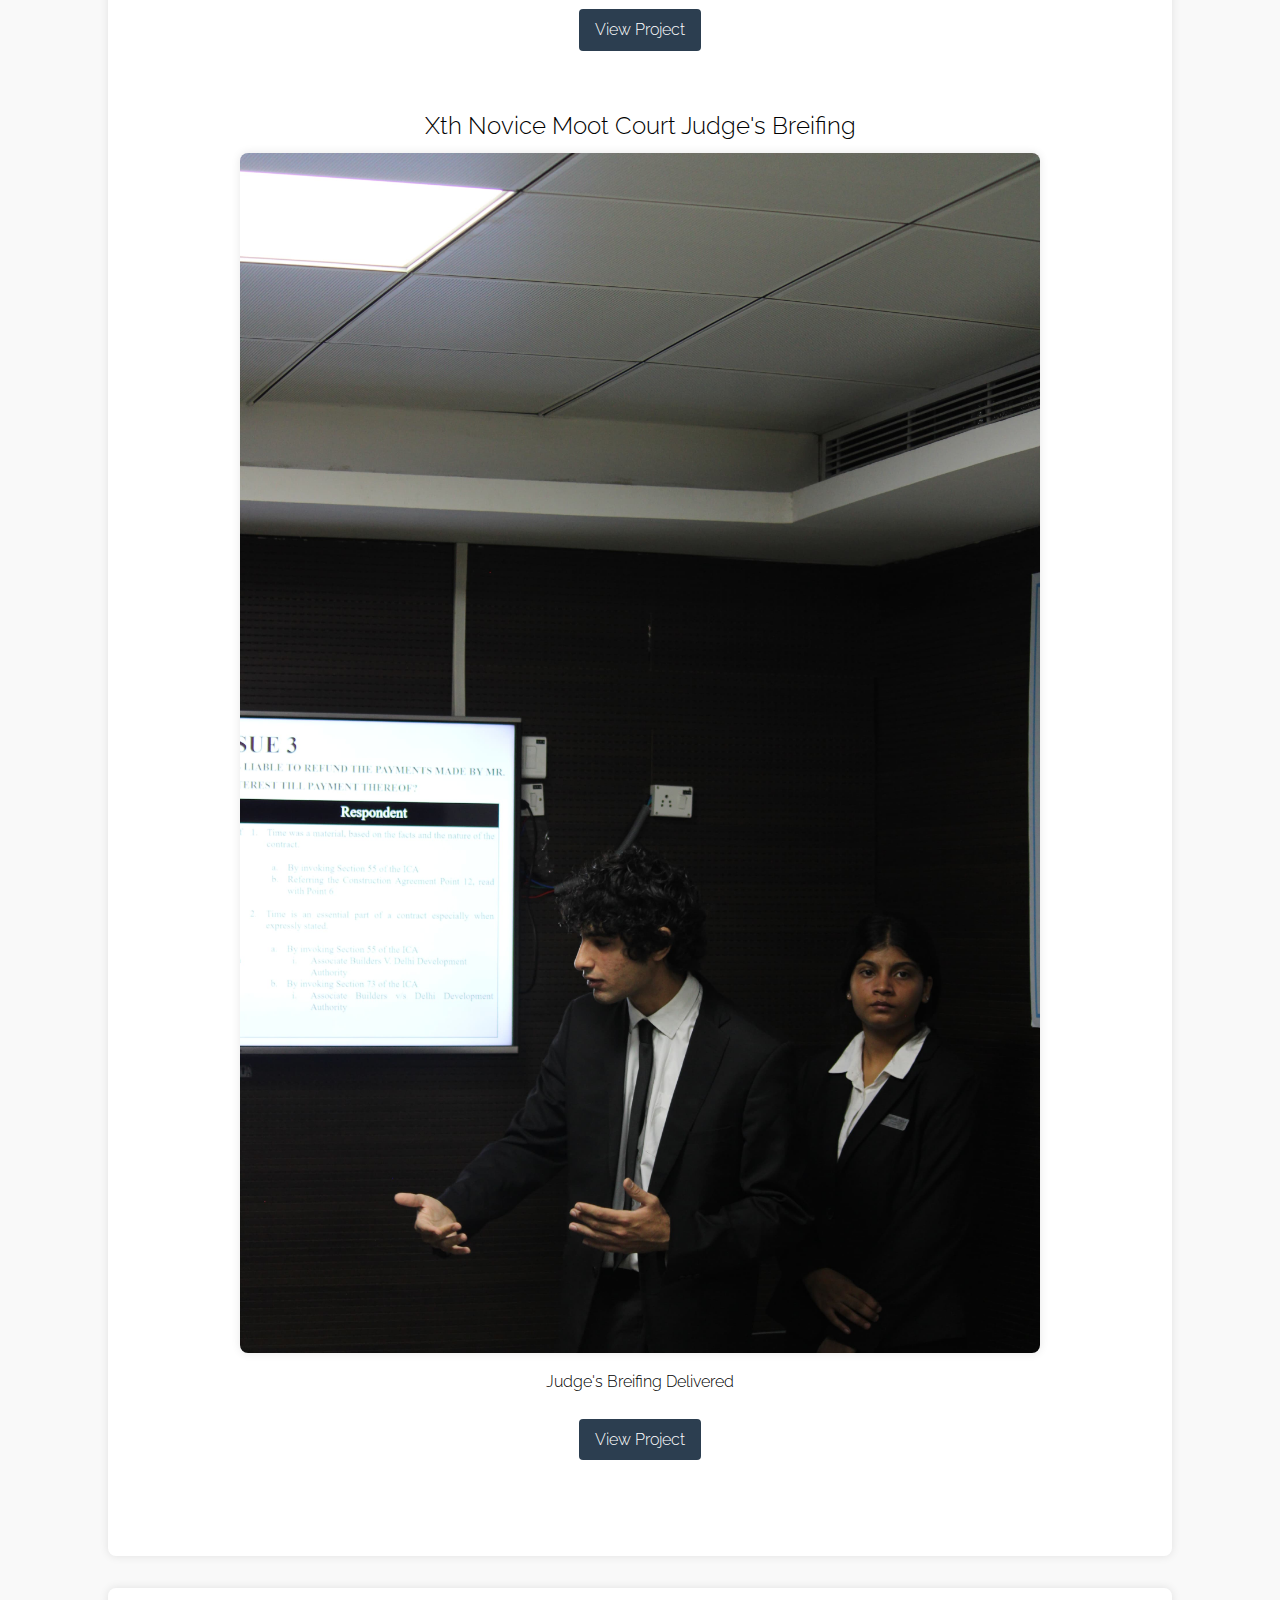
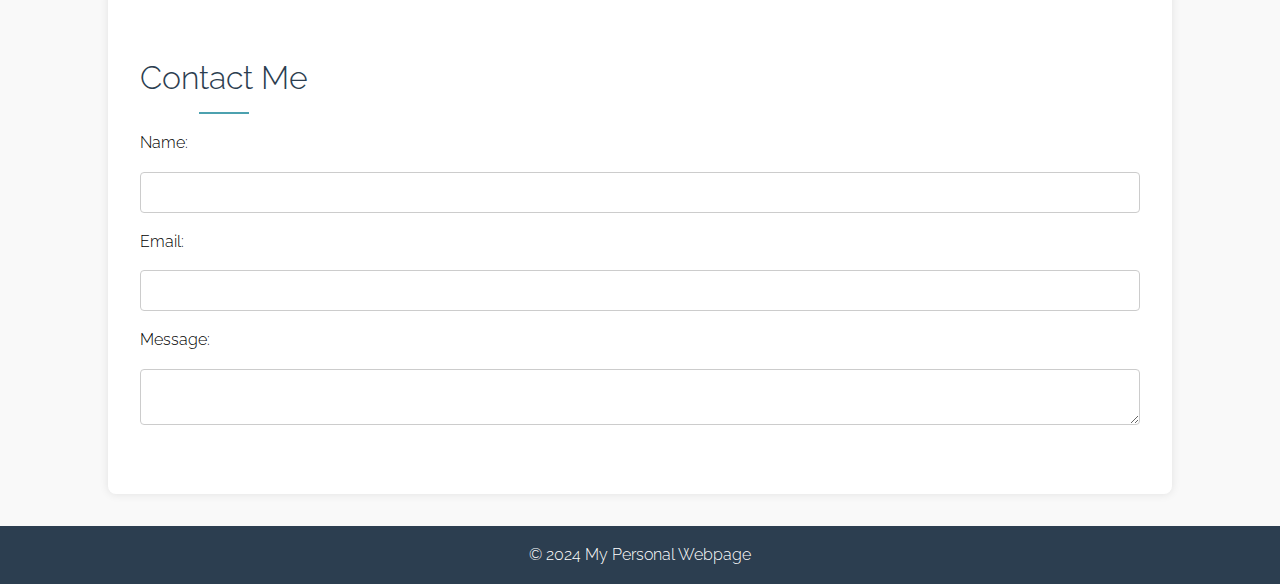
==== commit 5ac17930: "Update index.html" ====
--- a/index.html
+++ b/index.html
@@ -10,53 +10,56 @@
 </head>
 <body>
     <header>
-        <h1>Saathvik Sharma</h1>
+        <h1>SAATHVIK SHARMA</h1>
+        <h2>Law Student & Aspiring Professional</h2>
         <nav>
             <ul>
-                <li><a href="#about">About Me</a></li>
-                <li><a href="#portfolio">Portfolio</a></li>
-                <li><a href="#contact">Contact</a></li>
+                <li><a href="#">Menu</a>
+                    <ul class="dropdown">
+                        <li><a href="#about">About Me</a></li>
+                        <li><a href="#portfolio">Experience and Publications</a></li>
+                        <li><a href="#contact">Contact</a></li>
+                    </ul>
+                </li>
             </ul>
         </nav>
     </header>
-    <section id="about">
-        <h2>Saathvik Sharma</h2>
-        <div class="about-me">
-            <img src="judge.jpg" alt="Your Photo">
-            <p>Greetings, my name is Saathvik Sharma and Im currently a 3rd Year Law student at the School of Law, University of Petroleum and Energy Studies, My strategy on how navigate law school has been quite simple
-        , I never leave any oppurtunity untouched, and I belive that will be my strategy to navigate my career as well, I am simply studying so that i can uphold the principles of natural justice in any which way i can.
-            I have a keen interest in Commercial Arbitration and Intellectual Property Rights, although I am currently trying to explore the world of Insolvency and Antitrust Law.</p>
-        </div>
-    </section>
-    <section id="portfolio">
-        <h2>Portfolio</h2>
-        <div class="project">
-         <h3>31st Willem C. Vis Commercial Arbitration Moot</h3>
-            <img src="vis.jpg" alt="Project Image">
-            <p>The pictured displayed above is the picture of the team I was honoured to be a part of, towards the end of the competiton at the awards banquent of the 31st Willem C. Vis Commercial Arbitration Moot.
-    We had gotten the chance to be chosen to represent our institution for the very first time at this prestigous moot which is held in Vienna, Austria annually. We had gotten the chance, not only to argue in front of some the most talented mooters
-            across the globe, but also in front of people who are leading experts in international arbitration. </p>
-            <a href="https://link-to-project.com" target="_blank">View Project</a>
-        </div>
-        <div class="project">
-            <h3>Xth Novice Moot Court Judge's Breifing</h3>
-            <img src="judgetwo.jpg" alt="Project Image">
-            <p>The Above displayed picture is a picture where I had gotten the oppurtunity to deliver the Judge's Breifing of the Xth Novice Moot court Comepetiton</p>
-            <a href="https://link-to-project2.com" target="_blank">View Project</a>
-        </div>
-    </section>
-    <section id="contact">
-        <h2>Contact Me</h2>
-        <form action="https://formspree.io/your-email" method="POST">
-            <label for="name">Name:</label>
-            <input type="text" id="name" name="name" required>
-            <label for="email">Email:</label>
-            <input type="email" id="email" name="email" required>
-            <label for="message">Message:</label>
-            <textarea id="message" name="message" required></textarea>
-            <button type="submit">Send</button>
-        </form>
-    </section>
+    <main>
+        <section id="about">
+            <h2>About Me</h2>
+            <div class="about-me">
+                <img src="judge.jpg" alt="Your Photo">
+                <p>Hi, I'm Saathvik Sharma. I'm a law student with a passion for justice and advocacy.</p>
+            </div>
+        </section>
+        <section id="portfolio">
+            <h2>Portfolio</h2>
+            <div class="project">
+                <h3>31st Willem C. Vis Commercial Arbitration Moot</h3>
+                <img src="vis.jpg" alt="Project Image">
+                <p>Prestigous Moot held in Vienna, Austria</p>
+                <a href="https://link-to-project.com" target="_blank">View Project</a>
+            </div>
+            <div class="project">
+                <h3>Xth Novice Moot Court Judge's Breifing</h3>
+                <img src="judgetwo.jpg" alt="Project Image">
+                <p>Judge's Breifing Delivered</p>
+                <a href="https://link-to-project2.com" target="_blank">View Project</a>
+            </div>
+        </section>
+        <section id="contact">
+            <h2>Contact Me</h2>
+            <form action="https://formspree.io/your-email" method="POST">
+                <label for="name">Name:</label>
+                <input type="text" id="name" name="name" required>
+                <label for="email">Email:</label>
+                <input type="email" id="email" name="email" required>
+                <label for="message">Message:</label>
+                <textarea id="message" name="message" required></textarea>
+                <button type="submit">Send</button>
+            </form>
+        </section>
+    </main>
     <footer>
         <p>&copy; 2024 My Personal Webpage</p>
     </footer>
--- a/styles.css
+++ b/styles.css
@@ -1,6 +1,7 @@
 /* General Styles */
 body {
     font-family: 'Raleway', sans-serif; /* Changed font to 'Raleway' */
+    font-weight: 300; /* Use the thin weight */
     line-height: 1.6;
     margin: 0;
     padding: 0;
@@ -9,7 +10,7 @@
 }
 
 header {
-    background: linear-gradient(90deg, #333333, #555555); /* Darker gradient colors */
+    background: linear-gradient(90deg, #2c3e50, #4ca1af); /* Darker gradient colors */
     color: #fff;
     padding: 1rem 0;
     text-align: center;
@@ -17,6 +18,7 @@
     position: sticky;
     top: 0;
     z-index: 1000;
+    transition: background 0.3s ease-in-out;
 }
 
 header h1 {
@@ -43,13 +45,14 @@
     color: #fff;
     text-decoration: none;
     font-size: 1.1rem;
+    font-weight: 300; /* Use the thin weight */
     padding: 0.5rem 1rem;
     transition: color 0.3s ease-in-out, background-color 0.3s ease-in-out;
     border-radius: 5px;
 }
 
 nav ul li a:hover {
-    color: #333333;
+    color: #2c3e50;
     background-color: #fff;
 }
 
@@ -73,8 +76,23 @@
 h2 {
     margin-top: 0;
     font-size: 2rem;
-    text-align: center;
-    color: #333333;
+    font-weight: 300; /* Use the thin weight */
+    text-align: center;
+    color: #2c3e50;
+    position: relative;
+    display: inline-block;
+}
+
+h2::after {
+    content: '';
+    display: block;
+    width: 50px;
+    height: 2px;
+    background: #4ca1af;
+    margin: 8px auto;
+    position: absolute;
+    left: 50%;
+    transform: translateX(-50%);
 }
 
 .project {
@@ -85,7 +103,7 @@
 }
 
 .project img {
-    max-width: 90%; /* Reduced image size */
+    max-width: 80%; /* Reduced image size */
     border-radius: 8px;
     box-shadow: 0 0 10px rgba(0, 0, 0, 0.1);
     transition: transform 0.3s ease-in-out;
@@ -97,19 +115,22 @@
 
 .project h3 {
     font-size: 1.5rem;
+    font-weight: 300; /* Use the thin weight */
     margin-bottom: 0.5rem;
 }
 
 .project p {
     font-size: 1rem;
     text-align: center;
+    font-weight: 300; /* Use the thin weight */
+    max-width: 80%;
 }
 
 .project a {
     display: inline-block;
     margin-top: 0.5rem;
     padding: 0.5rem 1rem;
-    background-color: #333333;
+    background-color: #2c3e50;
     color: #fff;
     text-decoration: none;
     border-radius: 4px;
@@ -117,7 +138,7 @@
 }
 
 .project a:hover {
-    background-color: #555555;
+    background-color: #4ca1af;
     transform: translateY(-3px);
 }
 
@@ -129,7 +150,7 @@
 }
 
 form label {
-    font-weight: bold;
+    font-weight: 300; /* Use the thin weight */
 }
 
 form input,
@@ -138,17 +159,18 @@
     border: 1px solid #ccc;
     border-radius: 4px;
     transition: border-color 0.3s ease-in-out, box-shadow 0.3s ease-in-out;
+    font-weight: 300; /* Use the thin weight */
 }
 
 form input:focus,
 form textarea:focus {
-    border-color: #333333;
-    box-shadow: 0 0 5px rgba(51, 51, 51, 0.5);
+    border-color: #2c3e50;
+    box-shadow: 0 0 5px rgba(44, 62, 80, 0.5);
 }
 
 form button {
     padding: 0.75rem 1.5rem;
-    background: #333333;
+    background: #2c3e50;
     color: #fff;
     border: none;
     border-radius: 4px;
@@ -157,25 +179,29 @@
 }
 
 form button:hover {
-    background: #555555;
+    background: #4ca1af;
     transform: translateY(-3px);
 }
 
 footer {
     text-align: center;
     padding: 1rem 0;
-    background: #333333;
-    color: #fff;
+    background: #2c3e50;
+    color: #fff;
+    margin-top: 2rem;
 }
 
 footer p {
     margin: 0;
+    font-weight: 300; /* Use the thin weight */
 }
 
 .about-me {
     display: flex;
     align-items: center;
     gap: 1.5rem;
+    flex-direction: column;
+    text-align: center;
 }
 
 .about-me img {
@@ -185,3 +211,27 @@
     object-fit: cover;
     box-shadow: 0 0 10px rgba(0, 0, 0, 0.1);
 }
+
+.about-me p {
+    max-width: 600px;
+    font-weight: 300;
+}
+
+/* Add animations */
+@keyframes fadeIn {
+    from {
+        opacity: 0;
+    }
+    to {
+        opacity: 1;
+    }
+}
+
+section {
+    animation: fadeIn 1s ease-in-out;
+}
+
+header, nav, section, footer {
+    animation: fadeIn 1s ease-in-out;
+}
+
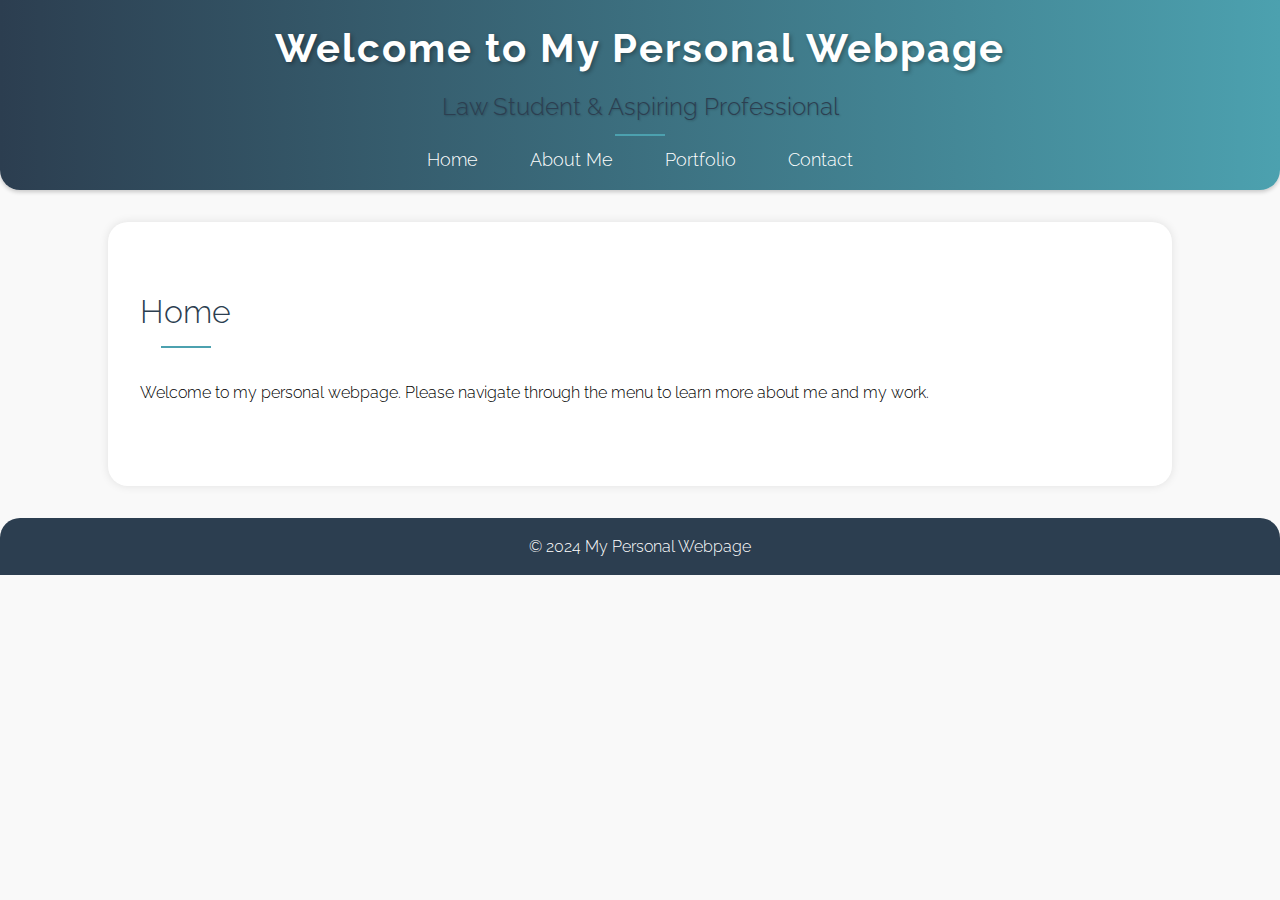
==== commit bfe66dde: "Update index.html" ====
--- a/index.html
+++ b/index.html
@@ -10,54 +10,21 @@
 </head>
 <body>
     <header>
-        <h1>SAATHVIK SHARMA</h1>
+        <h1>Welcome to My Personal Webpage</h1>
         <h2>Law Student & Aspiring Professional</h2>
         <nav>
             <ul>
-                <li><a href="#">Menu</a>
-                    <ul class="dropdown">
-                        <li><a href="#about">About Me</a></li>
-                        <li><a href="#portfolio">Experience and Publications</a></li>
-                        <li><a href="#contact">Contact</a></li>
-                    </ul>
-                </li>
+                <li><a href="index.html">Home</a></li>
+                <li><a href="about.html">About Me</a></li>
+                <li><a href="portfolio.html">Portfolio</a></li>
+                <li><a href="contact.html">Contact</a></li>
             </ul>
         </nav>
     </header>
     <main>
-        <section id="about">
-            <h2>About Me</h2>
-            <div class="about-me">
-                <img src="judge.jpg" alt="Your Photo">
-                <p>Hi, I'm Saathvik Sharma. I'm a law student with a passion for justice and advocacy.</p>
-            </div>
-        </section>
-        <section id="portfolio">
-            <h2>Portfolio</h2>
-            <div class="project">
-                <h3>31st Willem C. Vis Commercial Arbitration Moot</h3>
-                <img src="vis.jpg" alt="Project Image">
-                <p>Prestigous Moot held in Vienna, Austria</p>
-                <a href="https://link-to-project.com" target="_blank">View Project</a>
-            </div>
-            <div class="project">
-                <h3>Xth Novice Moot Court Judge's Breifing</h3>
-                <img src="judgetwo.jpg" alt="Project Image">
-                <p>Judge's Breifing Delivered</p>
-                <a href="https://link-to-project2.com" target="_blank">View Project</a>
-            </div>
-        </section>
-        <section id="contact">
-            <h2>Contact Me</h2>
-            <form action="https://formspree.io/your-email" method="POST">
-                <label for="name">Name:</label>
-                <input type="text" id="name" name="name" required>
-                <label for="email">Email:</label>
-                <input type="email" id="email" name="email" required>
-                <label for="message">Message:</label>
-                <textarea id="message" name="message" required></textarea>
-                <button type="submit">Send</button>
-            </form>
+        <section>
+            <h2>Home</h2>
+            <p>Welcome to my personal webpage. Please navigate through the menu to learn more about me and my work.</p>
         </section>
     </main>
     <footer>
@@ -66,3 +33,4 @@
 </body>
 </html>
 
+
--- a/styles.css
+++ b/styles.css
@@ -19,6 +19,7 @@
     top: 0;
     z-index: 1000;
     transition: background 0.3s ease-in-out;
+    border-radius: 0 0 20px 20px; /* Rounded bottom corners */
 }
 
 header h1 {
@@ -28,6 +29,13 @@
     text-shadow: 2px 2px 4px rgba(0, 0, 0, 0.3);
 }
 
+header h2 {
+    font-size: 1.5rem;
+    font-weight: 300; /* Use the thin weight */
+    margin-top: 0.5rem;
+    text-shadow: 1px 1px 2px rgba(0, 0, 0, 0.2);
+}
+
 nav ul {
     list-style: none;
     padding: 0;
@@ -35,10 +43,12 @@
     display: flex;
     justify-content: center;
     gap: 20px;
+    position: relative;
 }
 
 nav ul li {
     display: inline;
+    position: relative;
 }
 
 nav ul li a {
@@ -56,21 +66,41 @@
     background-color: #fff;
 }
 
+nav ul .dropdown {
+    display: none;
+    position: absolute;
+    top: 100%;
+    left: 0;
+    background-color: #2c3e50;
+    border-radius: 0 0 10px 10px;
+    box-shadow: 0 2px 4px rgba(0, 0, 0, 0.2);
+}
+
+nav ul li:hover .dropdown {
+    display: block;
+}
+
+nav ul .dropdown li {
+    display: block;
+    text-align: left;
+}
+
+nav ul .dropdown li a {
+    padding: 0.5rem 1rem;
+    display: block;
+}
+
+main {
+    padding: 2rem;
+    background: #fff;
+    border-radius: 20px; /* Rounded edges */
+    box-shadow: 0 0 10px rgba(0, 0, 0, 0.1);
+    margin: 2rem auto;
+    max-width: 1000px;
+}
+
 section {
-    padding: 4rem 2rem;
-    margin: 2rem 0;
-    background: #fff;
-    border-radius: 8px;
-    box-shadow: 0 0 10px rgba(0, 0, 0, 0.1);
-    transition: transform 0.3s ease-in-out, box-shadow 0.3s ease-in-out;
-    max-width: 1000px;
-    margin-left: auto;
-    margin-right: auto;
-}
-
-section:hover {
-    transform: translateY(-10px);
-    box-shadow: 0 0 20px rgba(0, 0, 0, 0.2);
+    padding: 2rem 0;
 }
 
 h2 {
@@ -189,6 +219,7 @@
     background: #2c3e50;
     color: #fff;
     margin-top: 2rem;
+    border-radius: 20px 20px 0 0; /* Rounded top corners */
 }
 
 footer p {
@@ -231,7 +262,6 @@
     animation: fadeIn 1s ease-in-out;
 }
 
-header, nav, section, footer {
+header, nav, main, footer {
     animation: fadeIn 1s ease-in-out;
 }
-
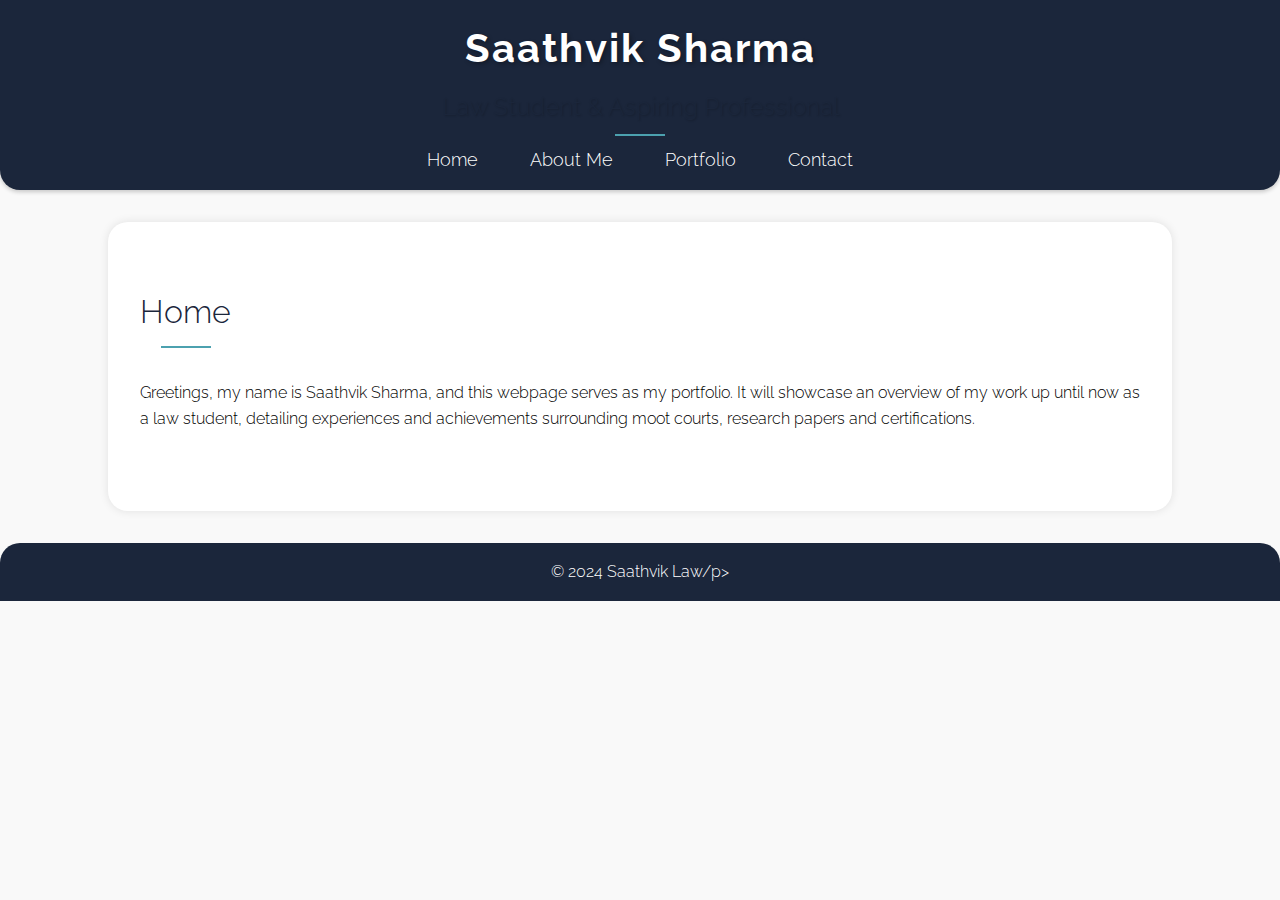
==== commit ec595501: "Update index.html" ====
--- a/index.html
+++ b/index.html
@@ -10,7 +10,7 @@
 </head>
 <body>
     <header>
-        <h1>Welcome to My Personal Webpage</h1>
+        <h1>Saathvik Sharma</h1>
         <h2>Law Student & Aspiring Professional</h2>
         <nav>
             <ul>
@@ -24,11 +24,11 @@
     <main>
         <section>
             <h2>Home</h2>
-            <p>Welcome to my personal webpage. Please navigate through the menu to learn more about me and my work.</p>
+            <p>Greetings, my name is Saathvik Sharma, and this webpage serves as my portfolio. It will showcase an overview of my work up until now as a law student, detailing experiences and achievements surrounding moot courts, research papers and certifications.</p>
         </section>
     </main>
     <footer>
-        <p>&copy; 2024 My Personal Webpage</p>
+        <p>&copy; 2024 Saathvik Law/p>
     </footer>
 </body>
 </html>
--- a/styles.css
+++ b/styles.css
@@ -10,8 +10,8 @@
 }
 
 header {
-    background: linear-gradient(90deg, #2c3e50, #4ca1af); /* Darker gradient colors */
-    color: #fff;
+    background: #1b263b; /* Dark blue color */
+    color: #fff; /* White text color */
     padding: 1rem 0;
     text-align: center;
     box-shadow: 0 2px 4px rgba(0, 0, 0, 0.2);
@@ -62,7 +62,7 @@
 }
 
 nav ul li a:hover {
-    color: #2c3e50;
+    color: #1b263b;
     background-color: #fff;
 }
 
@@ -71,7 +71,7 @@
     position: absolute;
     top: 100%;
     left: 0;
-    background-color: #2c3e50;
+    background-color: #1b263b;
     border-radius: 0 0 10px 10px;
     box-shadow: 0 2px 4px rgba(0, 0, 0, 0.2);
 }
@@ -108,7 +108,7 @@
     font-size: 2rem;
     font-weight: 300; /* Use the thin weight */
     text-align: center;
-    color: #2c3e50;
+    color: #1b263b;
     position: relative;
     display: inline-block;
 }
@@ -160,7 +160,7 @@
     display: inline-block;
     margin-top: 0.5rem;
     padding: 0.5rem 1rem;
-    background-color: #2c3e50;
+    background-color: #1b263b;
     color: #fff;
     text-decoration: none;
     border-radius: 4px;
@@ -194,13 +194,13 @@
 
 form input:focus,
 form textarea:focus {
-    border-color: #2c3e50;
-    box-shadow: 0 0 5px rgba(44, 62, 80, 0.5);
+    border-color: #1b263b;
+    box-shadow: 0 0 5px rgba(27, 38, 59, 0.5);
 }
 
 form button {
     padding: 0.75rem 1.5rem;
-    background: #2c3e50;
+    background: #1b263b;
     color: #fff;
     border: none;
     border-radius: 4px;
@@ -216,7 +216,7 @@
 footer {
     text-align: center;
     padding: 1rem 0;
-    background: #2c3e50;
+    background: #1b263b;
     color: #fff;
     margin-top: 2rem;
     border-radius: 20px 20px 0 0; /* Rounded top corners */
